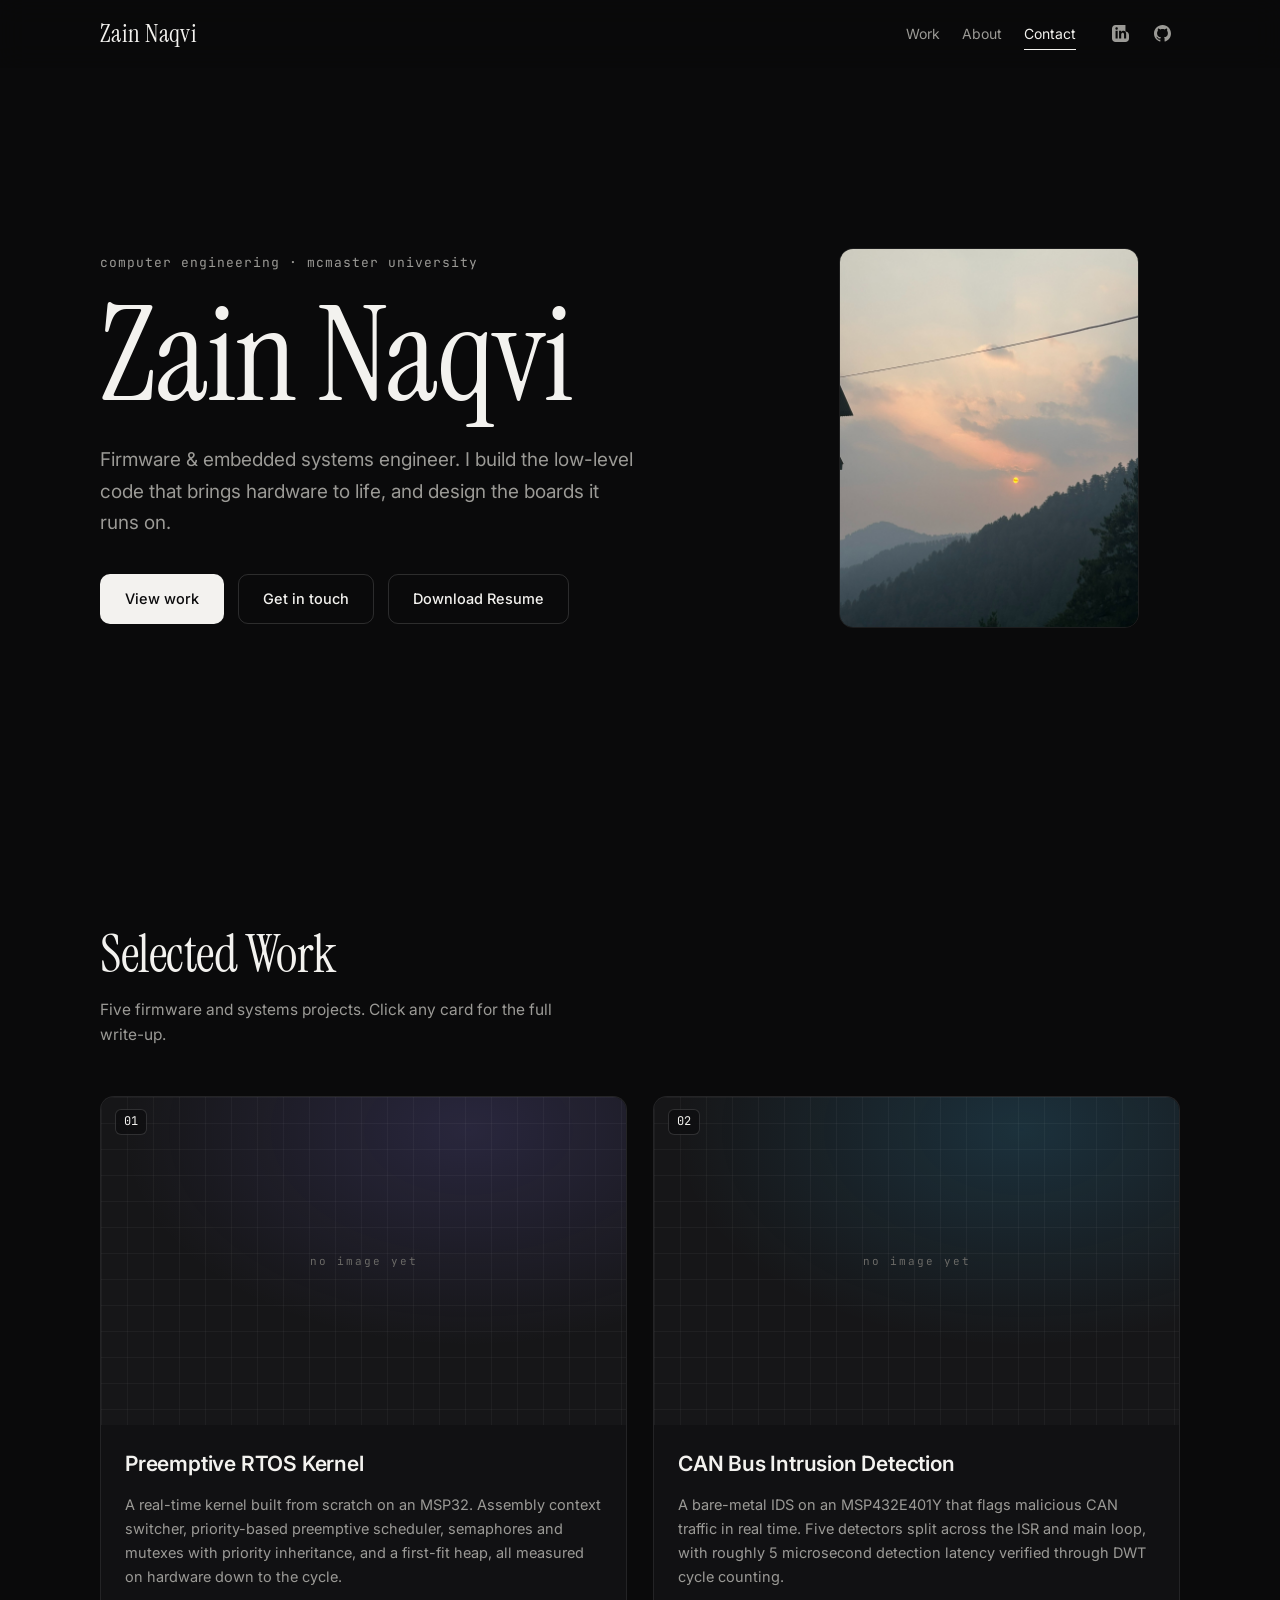
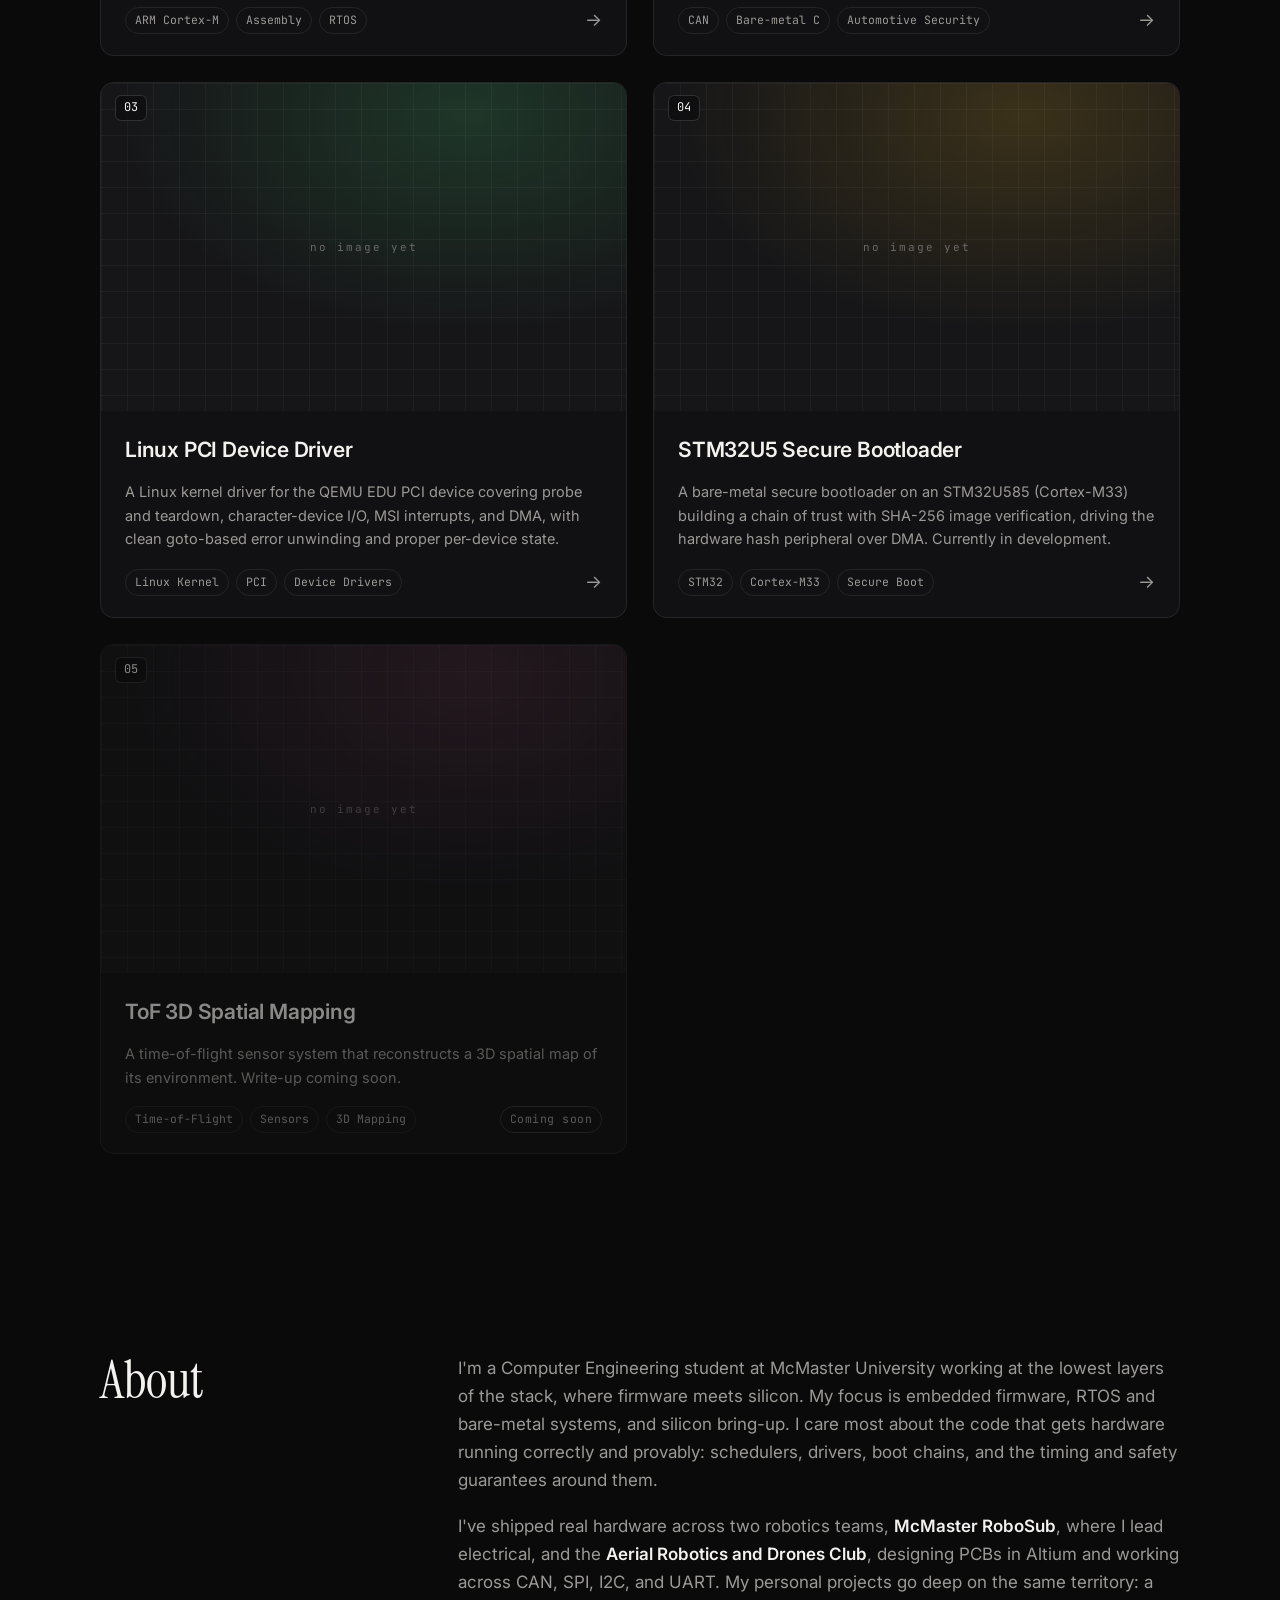
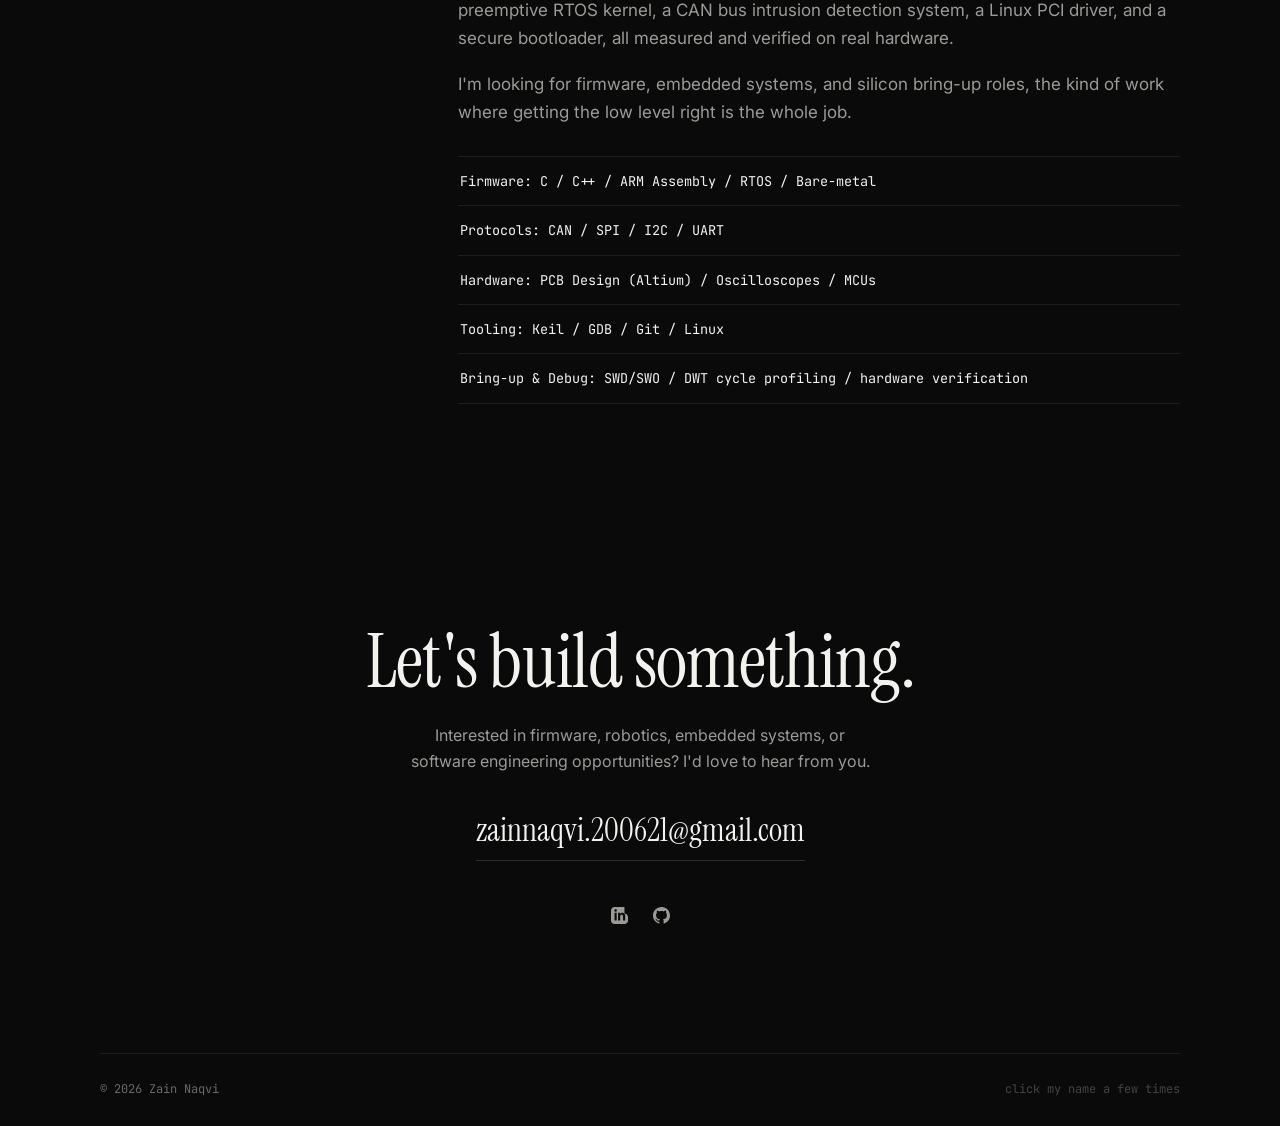
==== index.html @ 628c78b5 "updating website" ====
<!DOCTYPE html>
<html lang="en">
<head>
    <meta charset="UTF-8">
    <meta name="viewport" content="width=device-width, initial-scale=1.0">
    <title>Zain Naqvi — Firmware &amp; Embedded Systems Engineer</title>
    <meta name="description" content="Zain Naqvi — Computer Engineering student specializing in firmware, embedded systems, and robotics.">

    <link rel="preconnect" href="https://fonts.googleapis.com">
    <link rel="preconnect" href="https://fonts.gstatic.com" crossorigin>
    <link href="https://fonts.googleapis.com/css2?family=Inter:wght@400;500;600&family=Instrument+Serif:ital@0;1&family=JetBrains+Mono:wght@400;500&display=swap" rel="stylesheet">

    <link rel="stylesheet" href="css/style.css">
    <link rel="icon" href="data:image/svg+xml,%3Csvg xmlns='http://www.w3.org/2000/svg' viewBox='0 0 32 32'%3E%3Ctext x='50%25' y='54%25' dominant-baseline='middle' text-anchor='middle' font-size='22' fill='%23f2f2f0' font-family='Georgia,serif'%3EZ%3C/text%3E%3C/svg%3E">
</head>
<body>

    <!-- ================= HEADER ================= -->
    <header class="nav" id="nav">
        <div class="nav-inner">
            <a href="#top" class="brand">Zain Naqvi</a>

            <div class="nav-right">
                <nav class="nav-links" id="nav-links" aria-label="Primary">
                    <a href="#work" class="nav-link">Work</a>
                    <a href="#about" class="nav-link">About</a>
                    <a href="#contact" class="nav-link">Contact</a>
                </nav>

                <!-- ===== socials, stacked top-right ===== -->
                <div class="socials">
                    <!-- PLACEHOLDER: LinkedIn URL -->
                    <a href="https://www.linkedin.com/in/zainnaqvi212" class="social" target="_blank" rel="noopener" aria-label="LinkedIn">
                        <svg viewBox="0 0 24 24" fill="currentColor"><path d="M19 0h-14c-2.76 0-5 2.24-5 5v14c0 2.76 2.24 5 5 5h14c2.76 0 5-2.24 5-5v-5c0-2.76-2.24-5-5-5zm-11 19h-3v-11h3v11zm-1.5-12.27c-.97 0-1.75-.79-1.75-1.76s.78-1.75 1.75-1.75 1.75.78 1.75 1.75-.78 1.76-1.75 1.76zm13.5 12.27h-3v-5.6c0-3.37-4-3.11-4 0v5.6h-3v-11h3v1.77c1.4-2.59 7-2.78 7 2.47v6.76z"/></svg>
                    </a>
                    <!-- PLACEHOLDER: GitHub URL -->
                    <a href="https://github.com/Zain-Naqvi-tech" class="social" target="_blank" rel="noopener" aria-label="GitHub">
                        <svg viewBox="0 0 24 24" fill="currentColor"><path d="M12 0c-6.63 0-12 5.37-12 12 0 5.3 3.44 9.8 8.21 11.39.6.11.82-.26.82-.58 0-.28-.01-1.04-.02-2.04-3.34.73-4.04-1.61-4.04-1.61-.55-1.39-1.33-1.76-1.33-1.76-1.09-.74.08-.73.08-.73 1.2.08 1.84 1.24 1.84 1.24 1.07 1.83 2.81 1.3 3.49 1 .11-.78.42-1.31.76-1.61-2.66-.3-5.47-1.33-5.47-5.93 0-1.31.47-2.38 1.24-3.22-.12-.3-.54-1.52.12-3.18 0 0 1-.32 3.3 1.23.96-.27 1.98-.4 3-.4s2.04.13 3 .4c2.28-1.55 3.29-1.23 3.29-1.23.66 1.66.24 2.88.12 3.18.77.84 1.23 1.91 1.23 3.22 0 4.61-2.81 5.62-5.49 5.92.43.37.81 1.1.81 2.22 0 1.61-.01 2.9-.01 3.29 0 .32.21.7.82.58 4.77-1.59 8.2-6.09 8.2-11.39 0-6.63-5.37-12-12-12z"/></svg>
                    </a>
                </div>

                <button class="nav-toggle" id="nav-toggle" aria-label="Toggle menu" aria-expanded="false">
                    <span></span><span></span>
                </button>
            </div>
        </div>
    </header>

    <main id="top">

    <!-- ================= HERO ================= -->
    <section class="hero">
        <div class="container hero-inner">
            <div class="hero-text">
                <p class="eyebrow reveal">Computer Engineering · McMaster University</p>
                <!-- EASTER EGG: click the name 5× -->
                <h1 class="hero-name reveal" id="hero-name">Zain&nbsp;Naqvi</h1>
                <p class="hero-role reveal">Firmware &amp; embedded systems engineer. I build the low-level
                    code that brings hardware to life, and design the boards it runs on.</p>
                <div class="hero-actions reveal">
                    <a href="#work" class="btn btn-solid">View work</a>
                    <a href="#contact" class="btn btn-line">Get in touch</a>
                    <!-- PLACEHOLDER: add assets/Zain_Naqvi_Resume.pdf to the repo -->
                    <a href="assets/Zain_Naqvi_Resume.pdf" class="btn btn-line" download>Download Resume</a>
                </div>
            </div>
            <div class="hero-portrait reveal">
                <!-- PLACEHOLDER: replace assets/profile.jpg with your photo -->
                <img src="assets/img_wb.jpeg" alt="Zain Naqvi" width="320" height="380">
            </div>
        </div>
    </section>

    <!-- ================= SELECTED WORK ================= -->
    <section class="section" id="work">
        <div class="container">
            <div class="section-head reveal">
                <h2 class="section-title">Selected Work</h2>
                <p class="section-note">Five firmware and systems projects. Click any card for the full write-up.</p>
            </div>

            <div class="work-grid">

                <!-- ===== 01 · Preemptive RTOS Kernel ===== -->
                <a class="work-card reveal" href="https://curvy-sting-27f.notion.site/cortex-m4-rtos-kernel-36b83a80437c816b81bcd67dcb916996?source=copy_link" target="_blank" rel="noopener noreferrer" style="--accent:#8b7cff">
                    <div class="work-media">
                        <img src="assets/projects/project-1.jpg" alt="Preemptive RTOS Kernel" loading="lazy"
                             onerror="this.closest('.work-media').classList.add('no-img');this.remove();">
                        <span class="media-tag mono">01</span>
                    </div>
                    <div class="work-body">
                        <h3 class="work-title">Preemptive RTOS Kernel</h3>
                        <p class="work-desc">A real-time kernel built from scratch on an MSP32. Assembly context switcher, priority-based preemptive scheduler, semaphores and mutexes with priority inheritance, and a first-fit heap, all measured on hardware down to the cycle.</p>
                        <div class="work-foot">
                            <ul class="tags"><li>ARM Cortex-M</li><li>Assembly</li><li>RTOS</li></ul>
                            <span class="work-arrow" aria-hidden="true">→</span>
                        </div>
                    </div>
                </a>

                <!-- ===== 02 · CAN Bus Intrusion Detection ===== -->
                <a class="work-card reveal" href="https://curvy-sting-27f.notion.site/ARM-baremetal-CAN-IDS-38083a80437c80a7a895ea0eebcab17e?source=copy_link" target="_blank" rel="noopener noreferrer" style="--accent:#38bdf8">
                    <div class="work-media">
                        <img src="assets/projects/project-2.jpg" alt="CAN Bus Intrusion Detection" loading="lazy"
                             onerror="this.closest('.work-media').classList.add('no-img');this.remove();">
                        <span class="media-tag mono">02</span>
                    </div>
                    <div class="work-body">
                        <h3 class="work-title">CAN Bus Intrusion Detection</h3>
                        <p class="work-desc">A bare-metal IDS on an MSP432E401Y that flags malicious CAN traffic in real time. Five detectors split across the ISR and main loop, with roughly 5 microsecond detection latency verified through DWT cycle counting.</p>
                        <div class="work-foot">
                            <ul class="tags"><li>CAN</li><li>Bare-metal C</li><li>Automotive Security</li></ul>
                            <span class="work-arrow" aria-hidden="true">→</span>
                        </div>
                    </div>
                </a>

                <!-- ===== 03 · Linux PCI Device Driver ===== -->
                <a class="work-card reveal" href="https://curvy-sting-27f.notion.site/qemu-edu-pci-driver-3a983a80437c80eea69cd0ba6086f269?source=copy_link" target="_blank" rel="noopener noreferrer" style="--accent:#4ade80">
                    <div class="work-media">
                        <img src="assets/projects/project-3.jpg" alt="Linux PCI Device Driver" loading="lazy"
                             onerror="this.closest('.work-media').classList.add('no-img');this.remove();">
                        <span class="media-tag mono">03</span>
                    </div>
                    <div class="work-body">
                        <h3 class="work-title">Linux PCI Device Driver</h3>
                        <p class="work-desc">A Linux kernel driver for the QEMU EDU PCI device covering probe and teardown, character-device I/O, MSI interrupts, and DMA, with clean goto-based error unwinding and proper per-device state.</p>
                        <div class="work-foot">
                            <ul class="tags"><li>Linux Kernel</li><li>PCI</li><li>Device Drivers</li></ul>
                            <span class="work-arrow" aria-hidden="true">→</span>
                        </div>
                    </div>
                </a>

                <!-- ===== 04 · STM32U5 Secure Bootloader ===== -->
                <a class="work-card reveal" href="https://github.com/Zain-Naqvi-tech/stm32u5-secure-bootloader" target="_blank" rel="noopener noreferrer" style="--accent:#fbbf24">
                    <div class="work-media">
                        <img src="assets/projects/project-4.jpg" alt="STM32U5 Secure Bootloader" loading="lazy"
                             onerror="this.closest('.work-media').classList.add('no-img');this.remove();">
                        <span class="media-tag mono">04</span>
                    </div>
                    <div class="work-body">
                        <h3 class="work-title">STM32U5 Secure Bootloader</h3>
                        <p class="work-desc">A bare-metal secure bootloader on an STM32U585 (Cortex-M33) building a chain of trust with SHA-256 image verification, driving the hardware hash peripheral over DMA. Currently in development.</p>
                        <div class="work-foot">
                            <ul class="tags"><li>STM32</li><li>Cortex-M33</li><li>Secure Boot</li></ul>
                            <span class="work-arrow" aria-hidden="true">→</span>
                        </div>
                    </div>
                </a>

                <!-- ===== 05 · ToF 3D Spatial Mapping (coming soon) ===== -->
                <div class="work-card is-soon reveal" style="--accent:#f472b6" aria-disabled="true">
                    <div class="work-media">
                        <img src="assets/projects/project-5.jpg" alt="ToF 3D Spatial Mapping" loading="lazy"
                             onerror="this.closest('.work-media').classList.add('no-img');this.remove();">
                        <span class="media-tag mono">05</span>
                    </div>
                    <div class="work-body">
                        <h3 class="work-title">ToF 3D Spatial Mapping</h3>
                        <p class="work-desc">A time-of-flight sensor system that reconstructs a 3D spatial map of its environment. Write-up coming soon.</p>
                        <div class="work-foot">
                            <ul class="tags"><li>Time-of-Flight</li><li>Sensors</li><li>3D Mapping</li></ul>
                            <span class="work-soon mono">Coming soon</span>
                        </div>
                    </div>
                </div>

            </div>
        </div>
    </section>

    <!-- ================= ABOUT ================= -->
    <section class="section about" id="about">
        <div class="container about-inner">
            <h2 class="section-title reveal">About</h2>
            <div class="about-body reveal">
                <!-- PLACEHOLDER: edit your summary -->
                <p>I'm a Computer Engineering student at McMaster University working at the lowest
                    layers of the stack, where firmware meets silicon. My focus is embedded firmware,
                    RTOS and bare-metal systems, and silicon bring-up. I care most about the code that
                    gets hardware running correctly and provably: schedulers, drivers, boot chains, and
                    the timing and safety guarantees around them.</p>
                <p>I've shipped real hardware across two robotics teams, <strong>McMaster RoboSub</strong>,
                    where I lead electrical, and the <strong>Aerial Robotics and Drones Club</strong>,
                    designing PCBs in Altium and working across CAN, SPI, I2C, and UART. My personal
                    projects go deep on the same territory: a preemptive RTOS kernel, a CAN bus intrusion
                    detection system, a Linux PCI driver, and a secure bootloader, all measured and
                    verified on real hardware.</p>
                <p>I'm looking for firmware, embedded systems, and silicon bring-up roles, the kind of
                    work where getting the low level right is the whole job.</p>
                <ul class="about-skills">
                    <li>Firmware: C / C++ / ARM Assembly / RTOS / Bare-metal</li>
                    <li>Protocols: CAN / SPI / I2C / UART</li>
                    <li>Hardware: PCB Design (Altium) / Oscilloscopes / MCUs</li>
                    <li>Tooling: Keil / GDB / Git / Linux</li>
                    <li>Bring-up &amp; Debug: SWD/SWO / DWT cycle profiling / hardware verification</li>
                </ul>
            </div>
        </div>
    </section>

    <!-- ================= CONTACT ================= -->
    <section class="section contact" id="contact">
        <div class="container contact-inner reveal">
            <h2 class="contact-title">Let's build something.</h2>
            <p class="contact-note">Interested in firmware, robotics, embedded systems, or software
                engineering opportunities? I'd love to hear from you.</p>
            <!-- PLACEHOLDER: email -->
            <a href="mailto:zainnaqvi.200621@gmail.com" class="contact-email">zainnaqvi.200621@gmail.com</a>
            <div class="socials contact-socials">
                <a href="https://www.linkedin.com/in/zainnaqvi212" class="social" target="_blank" rel="noopener" aria-label="LinkedIn">
                    <svg viewBox="0 0 24 24" fill="currentColor"><path d="M19 0h-14c-2.76 0-5 2.24-5 5v14c0 2.76 2.24 5 5 5h14c2.76 0 5-2.24 5-5v-5c0-2.76-2.24-5-5-5zm-11 19h-3v-11h3v11zm-1.5-12.27c-.97 0-1.75-.79-1.75-1.76s.78-1.75 1.75-1.75 1.75.78 1.75 1.75-.78 1.76-1.75 1.76zm13.5 12.27h-3v-5.6c0-3.37-4-3.11-4 0v5.6h-3v-11h3v1.77c1.4-2.59 7-2.78 7 2.47v6.76z"/></svg>
                </a>
                <a href="https://github.com/Zain-Naqvi-tech" class="social" target="_blank" rel="noopener" aria-label="GitHub">
                    <svg viewBox="0 0 24 24" fill="currentColor"><path d="M12 0c-6.63 0-12 5.37-12 12 0 5.3 3.44 9.8 8.21 11.39.6.11.82-.26.82-.58 0-.28-.01-1.04-.02-2.04-3.34.73-4.04-1.61-4.04-1.61-.55-1.39-1.33-1.76-1.33-1.76-1.09-.74.08-.73.08-.73 1.2.08 1.84 1.24 1.84 1.24 1.07 1.83 2.81 1.3 3.49 1 .11-.78.42-1.31.76-1.61-2.66-.3-5.47-1.33-5.47-5.93 0-1.31.47-2.38 1.24-3.22-.12-.3-.54-1.52.12-3.18 0 0 1-.32 3.3 1.23.96-.27 1.98-.4 3-.4s2.04.13 3 .4c2.28-1.55 3.29-1.23 3.29-1.23.66 1.66.24 2.88.12 3.18.77.84 1.23 1.91 1.23 3.22 0 4.61-2.81 5.62-5.49 5.92.43.37.81 1.1.81 2.22 0 1.61-.01 2.9-.01 3.29 0 .32.21.7.82.58 4.77-1.59 8.2-6.09 8.2-11.39 0-6.63-5.37-12-12-12z"/></svg>
                </a>
            </div>
        </div>
    </section>

    </main>

    <footer class="footer">
        <span class="mono">© <span id="year"></span> Zain Naqvi</span>
        <span class="mono footer-hint">click my name a few times</span>
    </footer>

    <!-- ================= EASTER-EGG GAME ================= -->
    <div class="game-modal" id="game-modal" role="dialog" aria-modal="true" aria-label="Hidden mini-game" hidden>
        <div class="game-backdrop" id="game-backdrop"></div>
        <div class="game-window">
            <div class="game-titlebar mono">
                <span>circuit_runner</span>
                <button class="game-close" id="game-close" aria-label="Close">✕</button>
            </div>
            <canvas id="game-canvas" width="640" height="220"></canvas>
            <p class="game-help mono">space / ↑ / tap to jump</p>
        </div>
    </div>

    <script src="js/main.js"></script>
    <script src="js/game.js"></script>
</body>
</html>
---- css/style.css ----
/* ============================================================
   Zain Naqvi — Portfolio
   Minimal, classy, monochrome-dark. Colour appears on hover.
   ============================================================ */

:root {
    --bg: #0a0a0b;
    --bg-elev: #111113;
    --bg-elev-2: #161618;
    --text: #f3f2ef;
    --muted: #9b9a96;
    --faint: #6a6966;
    --line: rgba(255, 255, 255, 0.08);
    --line-2: rgba(255, 255, 255, 0.14);
    --accent: #c9c7c1;          /* per-card override sets this  */
    --radius: 14px;
    --serif: 'Instrument Serif', Georgia, 'Times New Roman', serif;
    --sans: 'Inter', system-ui, -apple-system, sans-serif;
    --mono: 'JetBrains Mono', ui-monospace, 'Consolas', monospace;
    --nav-h: 68px;
    --max: 1080px;
}

*, *::before, *::after { box-sizing: border-box; margin: 0; padding: 0; }

html { scroll-behavior: smooth; scroll-padding-top: calc(var(--nav-h) + 16px); }

body {
    background: var(--bg);
    color: var(--text);
    font-family: var(--sans);
    font-size: 16px;
    line-height: 1.65;
    -webkit-font-smoothing: antialiased;
    overflow-x: hidden;
}

img { max-width: 100%; display: block; }
a { color: inherit; text-decoration: none; }
ul { list-style: none; }
.mono { font-family: var(--mono); }

.container { width: min(var(--max), 90%); margin: 0 auto; }
::selection { background: var(--text); color: var(--bg); }

::-webkit-scrollbar { width: 9px; }
::-webkit-scrollbar-track { background: var(--bg); }
::-webkit-scrollbar-thumb { background: #2a2a2c; border-radius: 5px; }
::-webkit-scrollbar-thumb:hover { background: #3a3a3d; }

/* ============================================================
   Header
   ============================================================ */
.nav {
    position: fixed;
    inset: 0 0 auto 0;
    height: var(--nav-h);
    z-index: 100;
    background: rgba(10, 10, 11, 0.72);
    backdrop-filter: blur(14px);
    -webkit-backdrop-filter: blur(14px);
    border-bottom: 1px solid transparent;
    transition: border-color .3s, background .3s;
}
.nav.scrolled { border-bottom-color: var(--line); background: rgba(10, 10, 11, 0.9); }
.nav-inner {
    width: min(var(--max), 90%);
    height: 100%;
    margin: 0 auto;
    display: flex;
    align-items: center;
    justify-content: space-between;
}
.brand {
    font-family: var(--serif);
    font-size: 25px;
    letter-spacing: 0.3px;
    color: var(--text);
}
.nav-right { display: flex; align-items: center; gap: 26px; }
.nav-links { display: flex; gap: 22px; }
.nav-link {
    font-size: 14px;
    color: var(--muted);
    position: relative;
    transition: color .2s;
}
.nav-link::after {
    content: "";
    position: absolute;
    left: 0; bottom: -5px;
    width: 0; height: 1px;
    background: var(--text);
    transition: width .25s ease;
}
.nav-link:hover { color: var(--text); }
.nav-link:hover::after, .nav-link.active::after { width: 100%; }
.nav-link.active { color: var(--text); }

/* socials */
.socials { display: flex; align-items: center; gap: 6px; }
.social {
    display: grid;
    place-items: center;
    width: 36px; height: 36px;
    border-radius: 9px;
    color: var(--muted);
    border: 1px solid transparent;
    transition: color .2s, border-color .2s, background .2s, transform .2s;
}
.social svg { width: 17px; height: 17px; }
.social:hover {
    color: var(--text);
    border-color: var(--line-2);
    background: var(--bg-elev);
    transform: translateY(-2px);
}

.nav-toggle {
    display: none;
    flex-direction: column;
    gap: 5px;
    background: none; border: none; cursor: pointer; padding: 8px;
}
.nav-toggle span { width: 22px; height: 1.5px; background: var(--text); transition: transform .25s, opacity .25s; }
.nav-toggle.open span:nth-child(1) { transform: translateY(3.5px) rotate(45deg); }
.nav-toggle.open span:nth-child(2) { transform: translateY(-3px) rotate(-45deg); }

/* ============================================================
   Hero
   ============================================================ */
.hero {
    min-height: 92vh;
    min-height: 92svh;
    display: flex;
    align-items: center;
    padding: calc(var(--nav-h) + 40px) 0 60px;
}
.hero-inner {
    display: grid;
    grid-template-columns: 1.5fr 0.9fr;
    gap: 60px;
    align-items: center;
}
.eyebrow {
    font-family: var(--mono);
    font-size: 13px;
    letter-spacing: 1px;
    color: var(--muted);
    text-transform: lowercase;
    margin-bottom: 22px;
}
.hero-name {
    font-family: var(--serif);
    font-weight: 400;
    font-size: clamp(64px, 11vw, 132px);
    line-height: 0.92;
    letter-spacing: -1px;
    cursor: pointer;
    user-select: none;
    width: fit-content;
}
.hero-name.egg-shake { animation: eggShake .3s; }
@keyframes eggShake { 0%,100%{transform:translateX(0)} 25%{transform:translateX(-4px)} 75%{transform:translateX(4px)} }
.hero-role {
    margin-top: 28px;
    max-width: 540px;
    font-size: 19px;
    color: var(--muted);
}
.hero-actions { display: flex; gap: 14px; margin-top: 36px; flex-wrap: wrap; }

.hero-portrait { display: flex; justify-content: center; }
.hero-portrait img {
    width: min(300px, 100%);
    aspect-ratio: 4 / 5;
    object-fit: cover;
    border-radius: var(--radius);
    border: 1px solid var(--line);
}

/* ---------- buttons ---------- */
.btn {
    display: inline-flex;
    align-items: center;
    gap: 8px;
    font-size: 14.5px;
    font-weight: 500;
    padding: 12px 24px;
    border-radius: 10px;
    border: 1px solid transparent;
    cursor: pointer;
    transition: transform .2s, background .2s, border-color .2s, color .2s;
}
.btn:active { transform: translateY(1px); }
.btn-solid { background: var(--text); color: var(--bg); }
.btn-solid:hover { transform: translateY(-2px); background: #fff; }
.btn-line { border-color: var(--line-2); color: var(--text); }
.btn-line:hover { border-color: var(--text); transform: translateY(-2px); }

/* ============================================================
   Sections
   ============================================================ */
.section { padding: 100px 0; }
.section-head { margin-bottom: 48px; }
.section-title {
    font-family: var(--serif);
    font-weight: 400;
    font-size: clamp(34px, 5vw, 52px);
    letter-spacing: -0.5px;
    line-height: 1.05;
}
.section-note { margin-top: 14px; color: var(--muted); max-width: 480px; font-size: 15.5px; }

/* reveal-on-scroll */
.reveal { opacity: 0; transform: translateY(22px); transition: opacity .7s ease, transform .7s ease; }
.reveal.visible { opacity: 1; transform: translateY(0); }

/* ============================================================
   Selected Work — 2 per row, colour on hover
   ============================================================ */
.work-grid {
    display: grid;
    grid-template-columns: repeat(2, 1fr);
    gap: 26px;
}
.work-card {
    position: relative;
    display: flex;
    flex-direction: column;
    background: var(--bg-elev);
    border: 1px solid var(--line);
    border-radius: var(--radius);
    overflow: hidden;
    transition: transform .35s cubic-bezier(.2,.7,.3,1), border-color .35s, box-shadow .35s;
}
.work-card::after {
    /* coloured glow ring, revealed on hover */
    content: "";
    position: absolute;
    inset: 0;
    border-radius: var(--radius);
    box-shadow: inset 0 0 0 1px transparent, 0 0 0 0 transparent;
    pointer-events: none;
    transition: box-shadow .35s, opacity .35s;
    opacity: 0;
}
.work-card:hover {
    transform: translateY(-6px);
    border-color: color-mix(in srgb, var(--accent) 55%, transparent);
}
.work-card:hover::after {
    opacity: 1;
    box-shadow: inset 0 0 0 1px color-mix(in srgb, var(--accent) 40%, transparent),
                0 22px 50px -20px color-mix(in srgb, var(--accent) 55%, transparent);
}

.work-media {
    position: relative;
    aspect-ratio: 16 / 10;
    background:
        radial-gradient(120% 120% at 70% 10%, color-mix(in srgb, var(--accent) 16%, transparent), transparent 55%),
        var(--bg-elev-2);
    overflow: hidden;
}
.work-media img {
    width: 100%; height: 100%;
    object-fit: cover;
    filter: grayscale(1) brightness(.82);
    transform: scale(1.01);
    transition: filter .45s ease, transform .55s ease;
}
.work-card:hover .work-media img { filter: grayscale(0) brightness(1); transform: scale(1.05); }

/* placeholder grid shown when no image file exists yet */
.work-media.no-img::before {
    content: "";
    position: absolute; inset: 0;
    background-image:
        linear-gradient(var(--line) 1px, transparent 1px),
        linear-gradient(90deg, var(--line) 1px, transparent 1px);
    background-size: 26px 26px;
    opacity: .5;
}
.work-media.no-img::after {
    content: "no image yet";
    position: absolute; inset: 0;
    display: grid; place-items: center;
    font-family: var(--mono);
    font-size: 11px; letter-spacing: 2px;
    color: var(--faint);
}
.media-tag {
    position: absolute;
    top: 12px; left: 14px;
    font-size: 12px;
    color: var(--text);
    background: rgba(10,10,11,.55);
    border: 1px solid var(--line-2);
    padding: 2px 8px;
    border-radius: 6px;
    backdrop-filter: blur(6px);
    z-index: 1;
}

.work-body { padding: 22px 24px 20px; display: flex; flex-direction: column; gap: 12px; flex: 1; }
.work-title {
    font-size: 21px;
    font-weight: 600;
    letter-spacing: -0.2px;
    display: flex; align-items: baseline; gap: 10px; flex-wrap: wrap;
    transition: color .3s;
}
.work-card:hover .work-title { color: var(--accent); }
.badge {
    font-family: var(--mono);
    font-style: normal;
    font-size: 10.5px;
    letter-spacing: .5px;
    color: var(--muted);
    border: 1px solid var(--line-2);
    padding: 2px 7px;
    border-radius: 5px;
}
.work-desc { color: var(--muted); font-size: 14.5px; flex: 1; }
.work-foot { display: flex; align-items: center; justify-content: space-between; gap: 12px; margin-top: 4px; }
.tags { display: flex; flex-wrap: wrap; gap: 7px; }
.tags li {
    font-family: var(--mono);
    font-size: 11.5px;
    color: var(--muted);
    border: 1px solid var(--line);
    padding: 3px 9px;
    border-radius: 999px;
    transition: color .3s, border-color .3s;
}
.work-card:hover .tags li { border-color: color-mix(in srgb, var(--accent) 35%, transparent); color: var(--text); }
.work-arrow {
    font-size: 18px;
    color: var(--muted);
    transition: transform .3s, color .3s;
}
.work-card:hover .work-arrow { transform: translate(4px, -4px); color: var(--accent); }

/* ---- "coming soon" card: visible but inert, no hover jump ---- */
.work-card.is-soon { opacity: .55; cursor: default; }
.work-card.is-soon:hover { transform: none; border-color: var(--line); }
.work-card.is-soon:hover::after { opacity: 0; box-shadow: none; }
.work-card.is-soon:hover .work-media img { filter: grayscale(1) brightness(.82); transform: scale(1.01); }
.work-card.is-soon:hover .work-title { color: var(--text); }
.work-card.is-soon:hover .tags li { border-color: var(--line); color: var(--muted); }
.work-soon {
    font-size: 11.5px;
    letter-spacing: .5px;
    color: var(--muted);
    border: 1px solid var(--line-2);
    padding: 3px 9px;
    border-radius: 999px;
    white-space: nowrap;
}

/* ============================================================
   About
   ============================================================ */
.about-inner { display: grid; grid-template-columns: 0.6fr 1.4fr; gap: 48px; align-items: start; }
.about-body p { font-size: 17px; color: var(--muted); }
.about-body p + p { margin-top: 18px; }
.about-body strong { color: var(--text); font-weight: 600; }
.about-skills {
    margin-top: 30px;
    display: grid;
    gap: 0;
    border-top: 1px solid var(--line);
}
.about-skills li {
    font-family: var(--mono);
    font-size: 13.5px;
    color: var(--text);
    padding: 13px 2px;
    border-bottom: 1px solid var(--line);
}

/* ============================================================
   Contact
   ============================================================ */
.contact { text-align: center; padding: 120px 0; }
.contact-inner { display: flex; flex-direction: column; align-items: center; }
.contact-title {
    font-family: var(--serif);
    font-weight: 400;
    font-size: clamp(40px, 7vw, 76px);
    line-height: 1;
    letter-spacing: -1px;
}
.contact-note { margin-top: 22px; max-width: 460px; color: var(--muted); font-size: 16px; }
.contact-email {
    margin-top: 30px;
    font-family: var(--serif);
    font-size: clamp(22px, 3.4vw, 32px);
    color: var(--text);
    border-bottom: 1px solid var(--line-2);
    padding-bottom: 3px;
    transition: border-color .3s, opacity .3s;
}
.contact-email:hover { border-color: var(--text); }
.contact-socials { margin-top: 36px; }

/* ============================================================
   Footer
   ============================================================ */
.footer {
    border-top: 1px solid var(--line);
    padding: 26px 0;
    display: flex;
    justify-content: space-between;
    align-items: center;
    width: min(var(--max), 90%);
    margin: 0 auto;
}
.footer span { font-size: 12px; color: var(--faint); }
.footer-hint { opacity: .6; }

/* ============================================================
   Easter-egg game modal
   ============================================================ */
.game-modal { position: fixed; inset: 0; z-index: 1000; display: flex; align-items: center; justify-content: center; padding: 20px; }
.game-modal[hidden] { display: none; }
.game-backdrop { position: absolute; inset: 0; background: rgba(5,5,6,.85); backdrop-filter: blur(6px); }
.game-window {
    position: relative;
    background: var(--bg-elev);
    border: 1px solid var(--line-2);
    border-radius: var(--radius);
    box-shadow: 0 30px 80px -20px rgba(0,0,0,.8);
    width: min(680px, 100%);
    overflow: hidden;
    animation: gameIn .35s cubic-bezier(.2,.9,.3,1.2);
}
@keyframes gameIn { from { opacity:0; transform: scale(.93) translateY(14px);} to { opacity:1; transform:none;} }
.game-titlebar {
    display: flex; align-items: center; justify-content: space-between;
    padding: 11px 14px;
    font-size: 12.5px;
    color: var(--muted);
    background: var(--bg-elev-2);
    border-bottom: 1px solid var(--line);
}
.game-close {
    background: none; border: 1px solid var(--line-2); border-radius: 6px;
    color: var(--muted); width: 26px; height: 26px; cursor: pointer;
    transition: color .2s, border-color .2s;
}
.game-close:hover { color: #ff6b6b; border-color: #ff6b6b; }
#game-canvas { display: block; width: 100%; height: auto; background: var(--bg); touch-action: manipulation; }
.game-help { text-align: center; font-size: 11px; color: var(--faint); padding: 9px; letter-spacing: 1px; border-top: 1px solid var(--line); }

/* ============================================================
   Responsive
   ============================================================ */
@media (max-width: 900px) {
    .hero-inner { grid-template-columns: 1fr; gap: 40px; }
    .hero-portrait { order: -1; justify-content: flex-start; }
    .hero-portrait img { width: min(220px, 60%); }
    .about-inner { grid-template-columns: 1fr; gap: 24px; }
}
@media (max-width: 720px) {
    .nav-links { display: none; }
    .nav-toggle { display: flex; }
    .nav-right { gap: 14px; }
    .nav-links.open {
        display: flex;
        position: fixed;
        inset: var(--nav-h) 0 auto 0;
        flex-direction: column;
        gap: 0;
        background: rgba(10,10,11,.97);
        backdrop-filter: blur(14px);
        border-bottom: 1px solid var(--line);
        padding: 8px 5%;
    }
    .nav-links.open .nav-link { padding: 14px 4px; border-bottom: 1px solid var(--line); font-size: 16px; }
    .nav-links.open .nav-link::after { display: none; }

    .work-grid { grid-template-columns: 1fr; }
    .section { padding: 72px 0; }
    .footer { flex-direction: column; gap: 8px; }
}

/* ============================================================
   Reduced motion
   ============================================================ */
@media (prefers-reduced-motion: reduce) {
    html { scroll-behavior: auto; }
    *, *::before, *::after { animation-duration: .01ms !important; transition-duration: .01ms !important; }
    .reveal { opacity: 1; transform: none; }
}
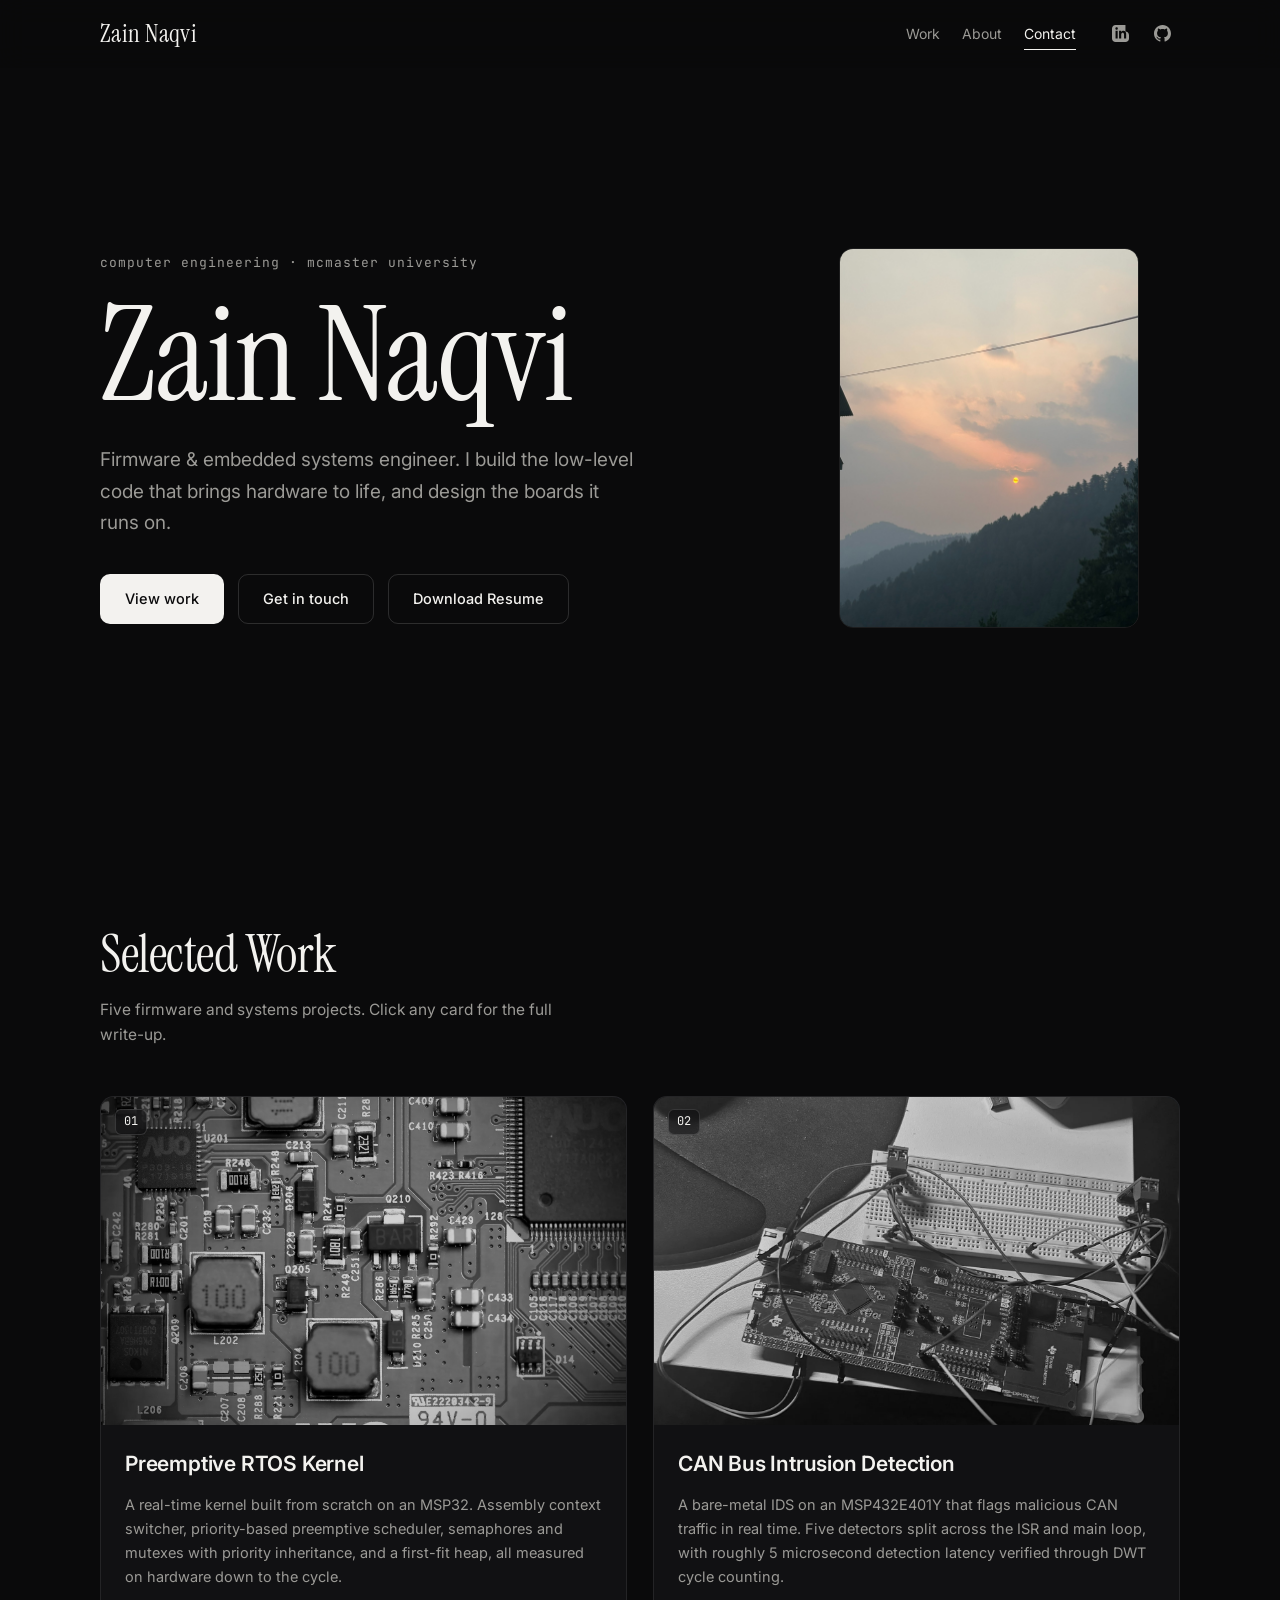
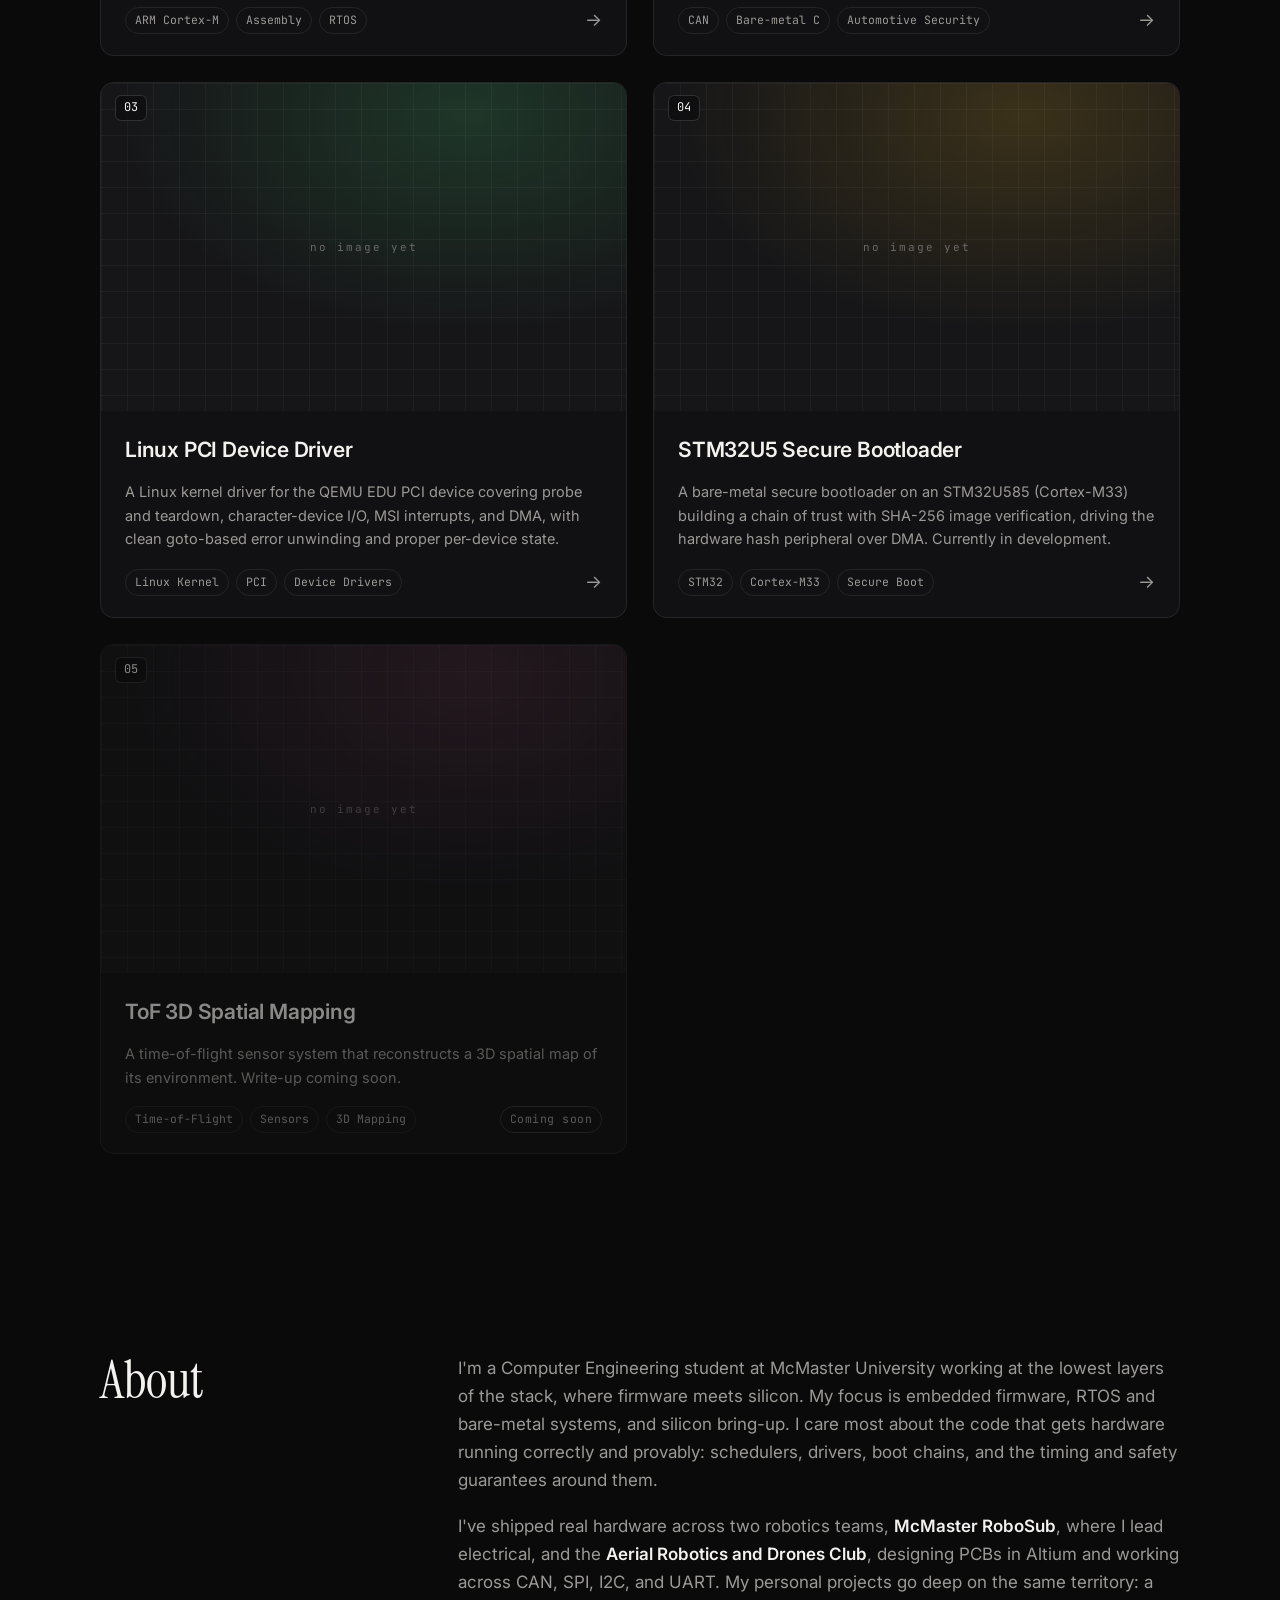
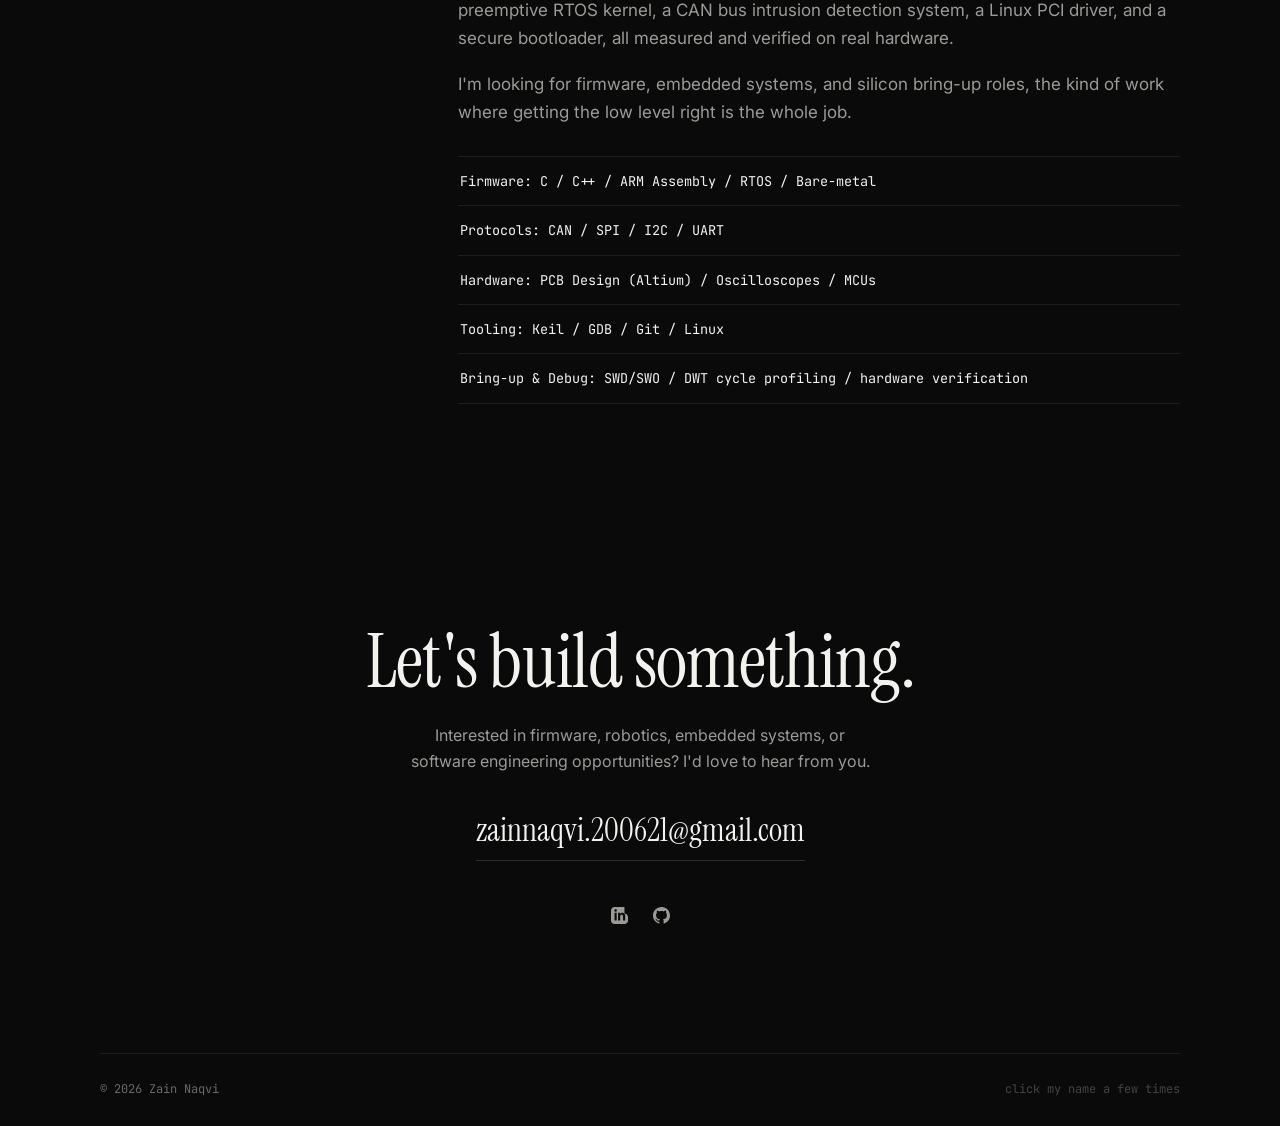
==== commit f29efa74: "update images" ====
--- a/index.html
+++ b/index.html
@@ -84,7 +84,7 @@
                 <!-- ===== 01 · Preemptive RTOS Kernel ===== -->
                 <a class="work-card reveal" href="https://curvy-sting-27f.notion.site/cortex-m4-rtos-kernel-36b83a80437c816b81bcd67dcb916996?source=copy_link" target="_blank" rel="noopener noreferrer" style="--accent:#8b7cff">
                     <div class="work-media">
-                        <img src="assets/projects/project-1.jpg" alt="Preemptive RTOS Kernel" loading="lazy"
+                        <img src="assets/projects/img_wb1.webp" alt="Preemptive RTOS Kernel" loading="lazy"
                              onerror="this.closest('.work-media').classList.add('no-img');this.remove();">
                         <span class="media-tag mono">01</span>
                     </div>
@@ -101,7 +101,7 @@
                 <!-- ===== 02 · CAN Bus Intrusion Detection ===== -->
                 <a class="work-card reveal" href="https://curvy-sting-27f.notion.site/ARM-baremetal-CAN-IDS-38083a80437c80a7a895ea0eebcab17e?source=copy_link" target="_blank" rel="noopener noreferrer" style="--accent:#38bdf8">
                     <div class="work-media">
-                        <img src="assets/projects/project-2.jpg" alt="CAN Bus Intrusion Detection" loading="lazy"
+                        <img src="assets/projects/img_wb2.webp" alt="CAN Bus Intrusion Detection" loading="lazy"
                              onerror="this.closest('.work-media').classList.add('no-img');this.remove();">
                         <span class="media-tag mono">02</span>
                     </div>
@@ -118,7 +118,7 @@
                 <!-- ===== 03 · Linux PCI Device Driver ===== -->
                 <a class="work-card reveal" href="https://curvy-sting-27f.notion.site/qemu-edu-pci-driver-3a983a80437c80eea69cd0ba6086f269?source=copy_link" target="_blank" rel="noopener noreferrer" style="--accent:#4ade80">
                     <div class="work-media">
-                        <img src="assets/projects/project-3.jpg" alt="Linux PCI Device Driver" loading="lazy"
+                        <img src="assets/projects/img_wb3.webp" alt="Linux PCI Device Driver" loading="lazy"
                              onerror="this.closest('.work-media').classList.add('no-img');this.remove();">
                         <span class="media-tag mono">03</span>
                     </div>
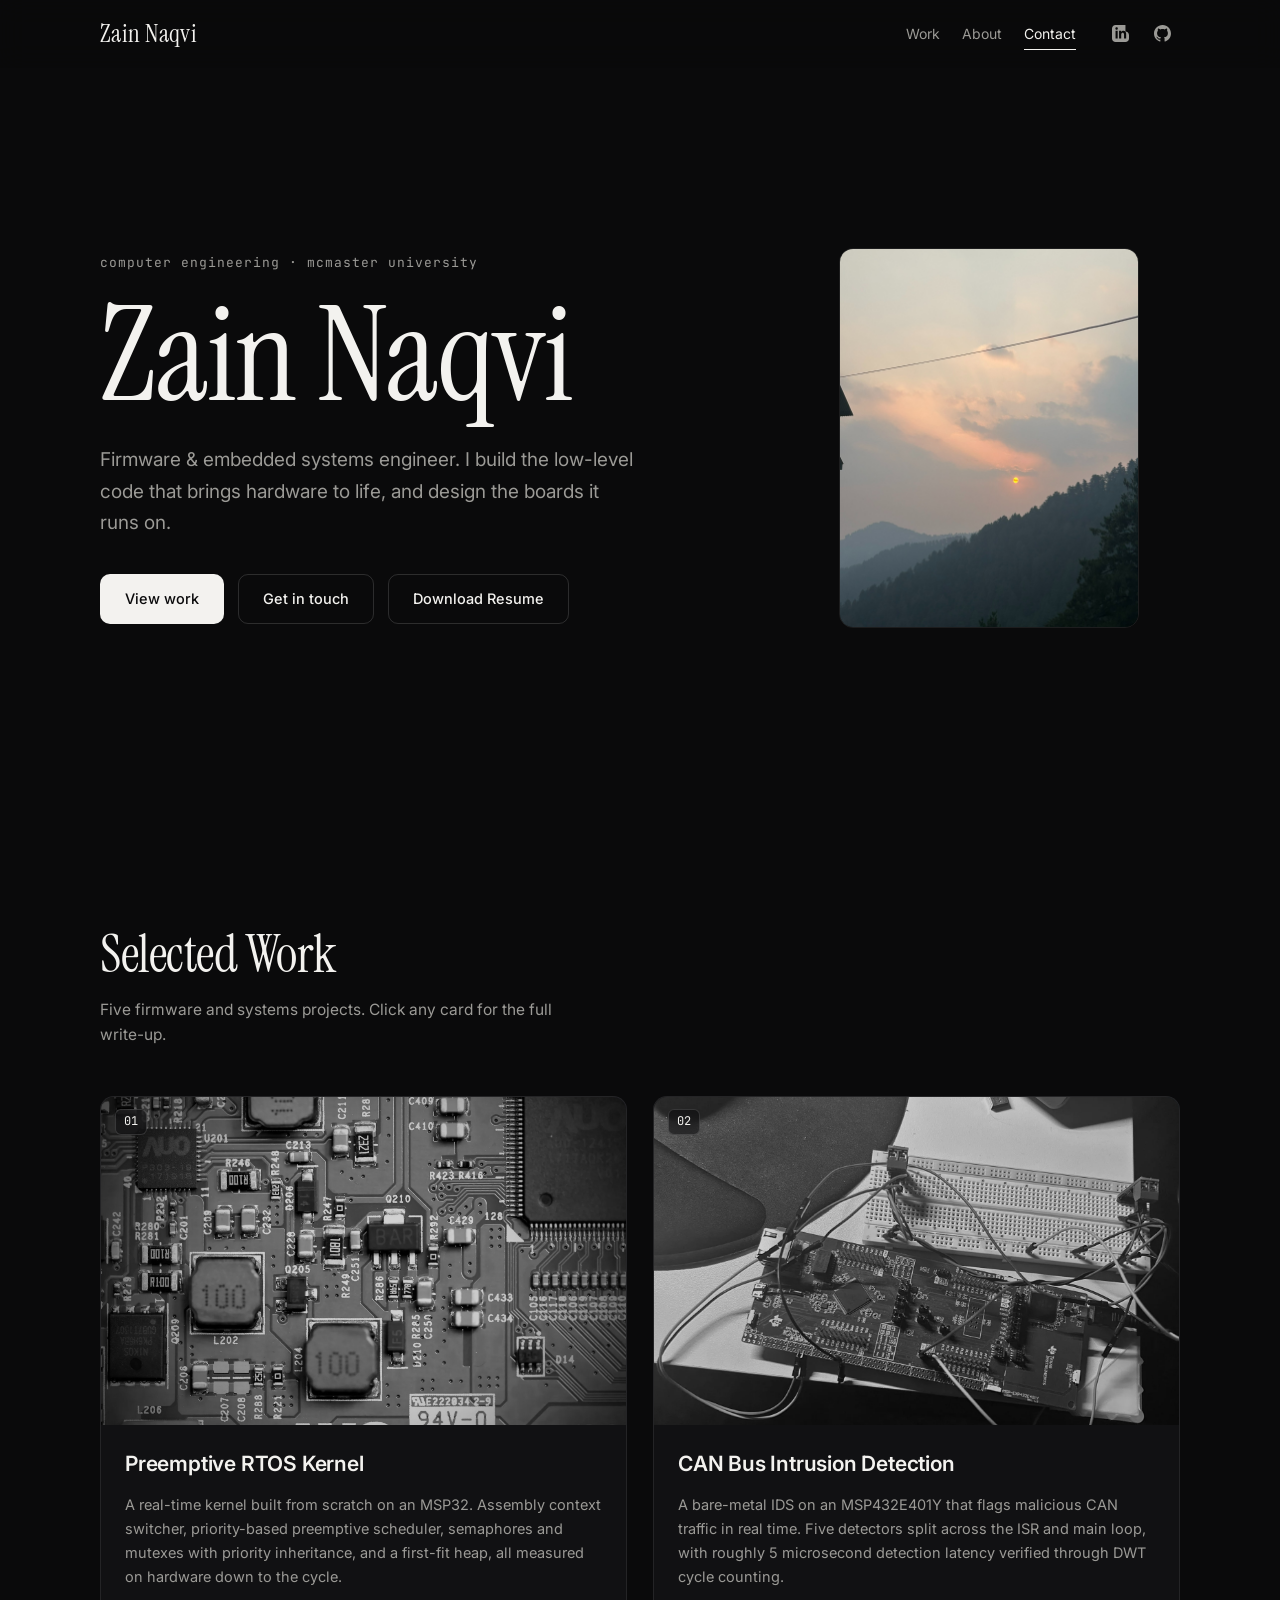
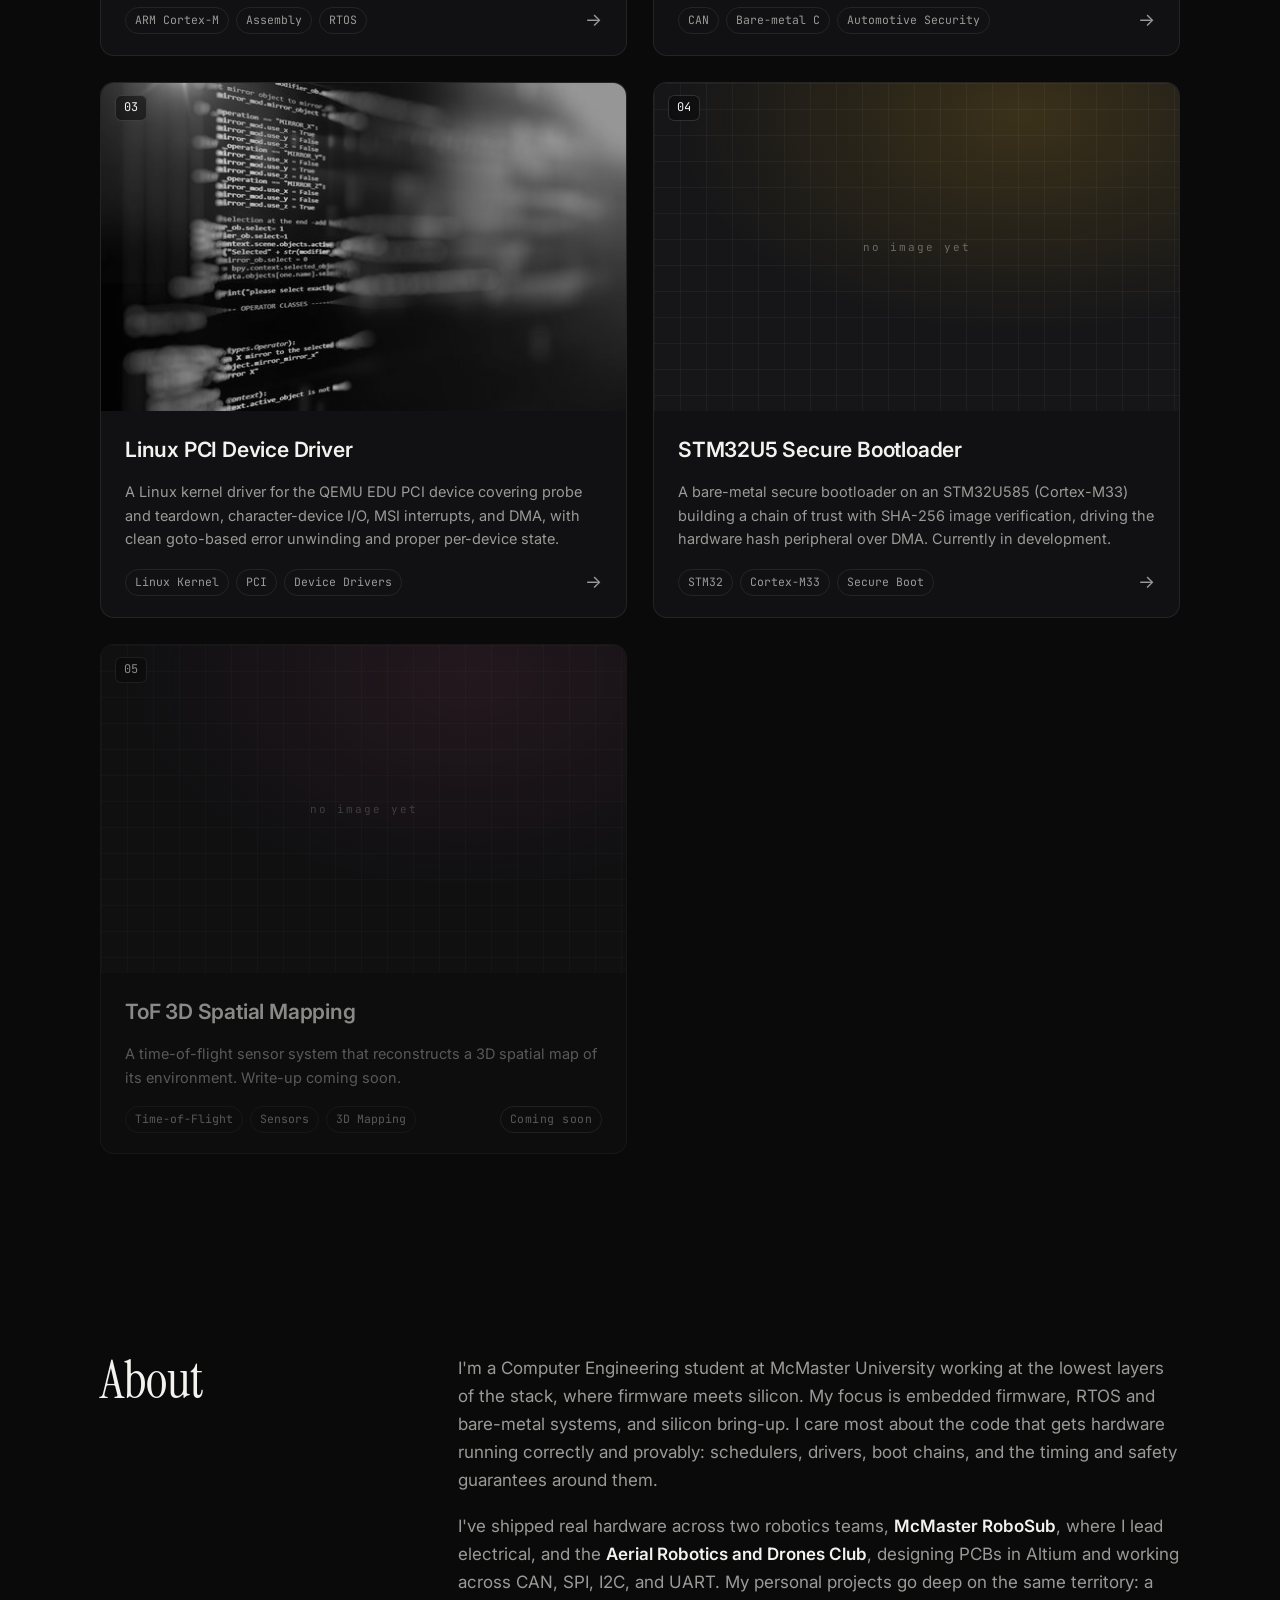
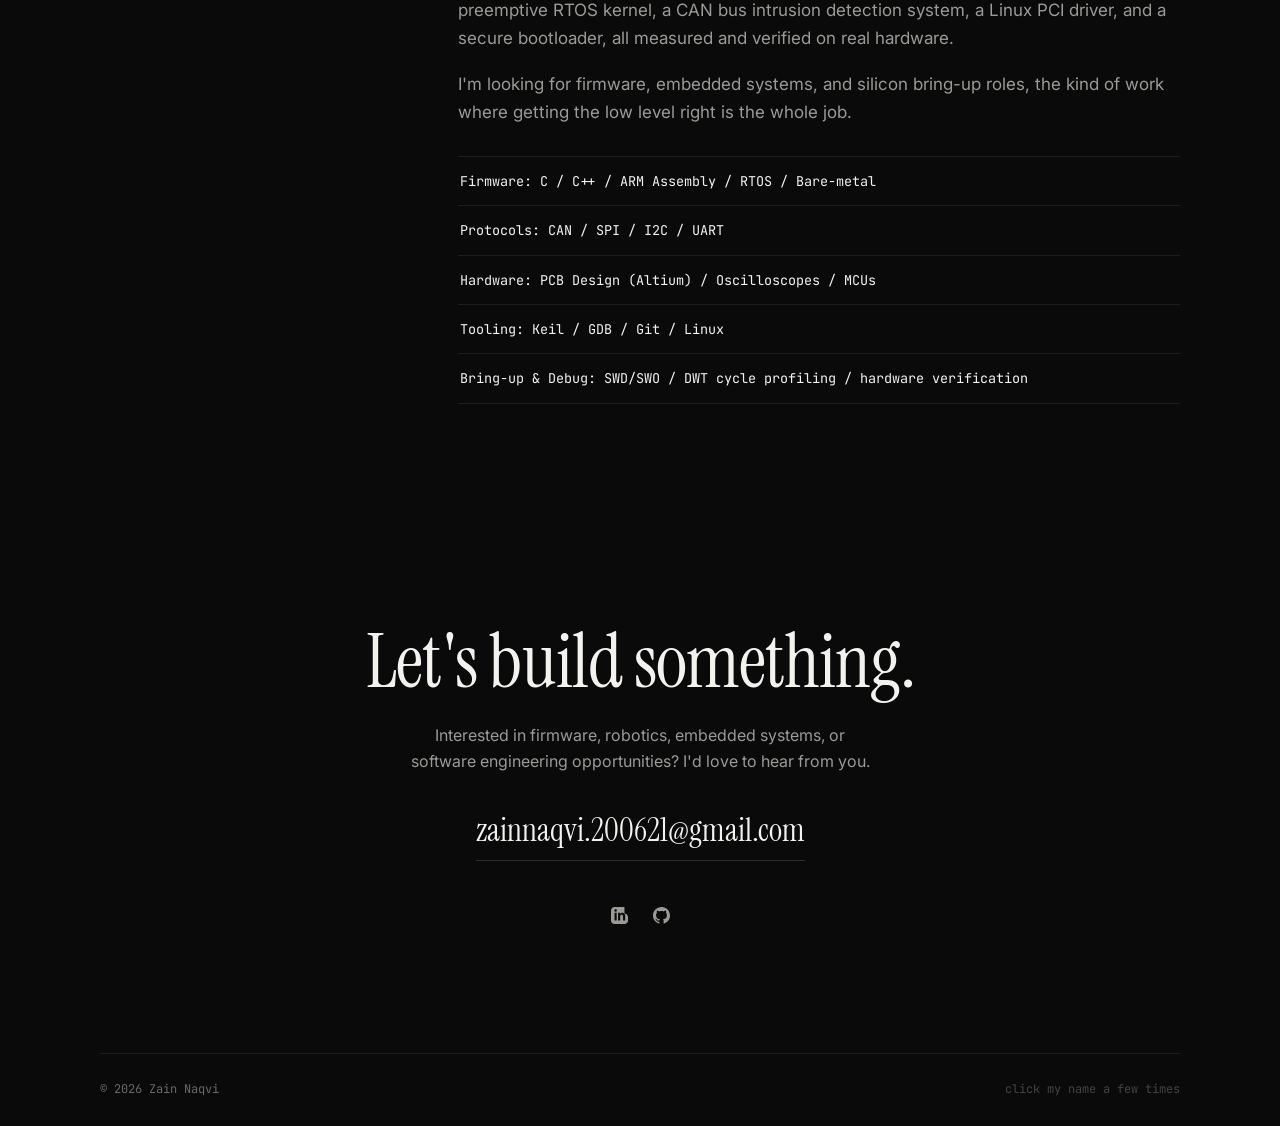
==== commit f098d9d6: "update img" ====
--- a/index.html
+++ b/index.html
@@ -118,7 +118,7 @@
                 <!-- ===== 03 · Linux PCI Device Driver ===== -->
                 <a class="work-card reveal" href="https://curvy-sting-27f.notion.site/qemu-edu-pci-driver-3a983a80437c80eea69cd0ba6086f269?source=copy_link" target="_blank" rel="noopener noreferrer" style="--accent:#4ade80">
                     <div class="work-media">
-                        <img src="assets/projects/img_wb3.webp" alt="Linux PCI Device Driver" loading="lazy"
+                        <img src="assets/projects/img_wb4.jpg" alt="Linux PCI Device Driver" loading="lazy"
                              onerror="this.closest('.work-media').classList.add('no-img');this.remove();">
                         <span class="media-tag mono">03</span>
                     </div>
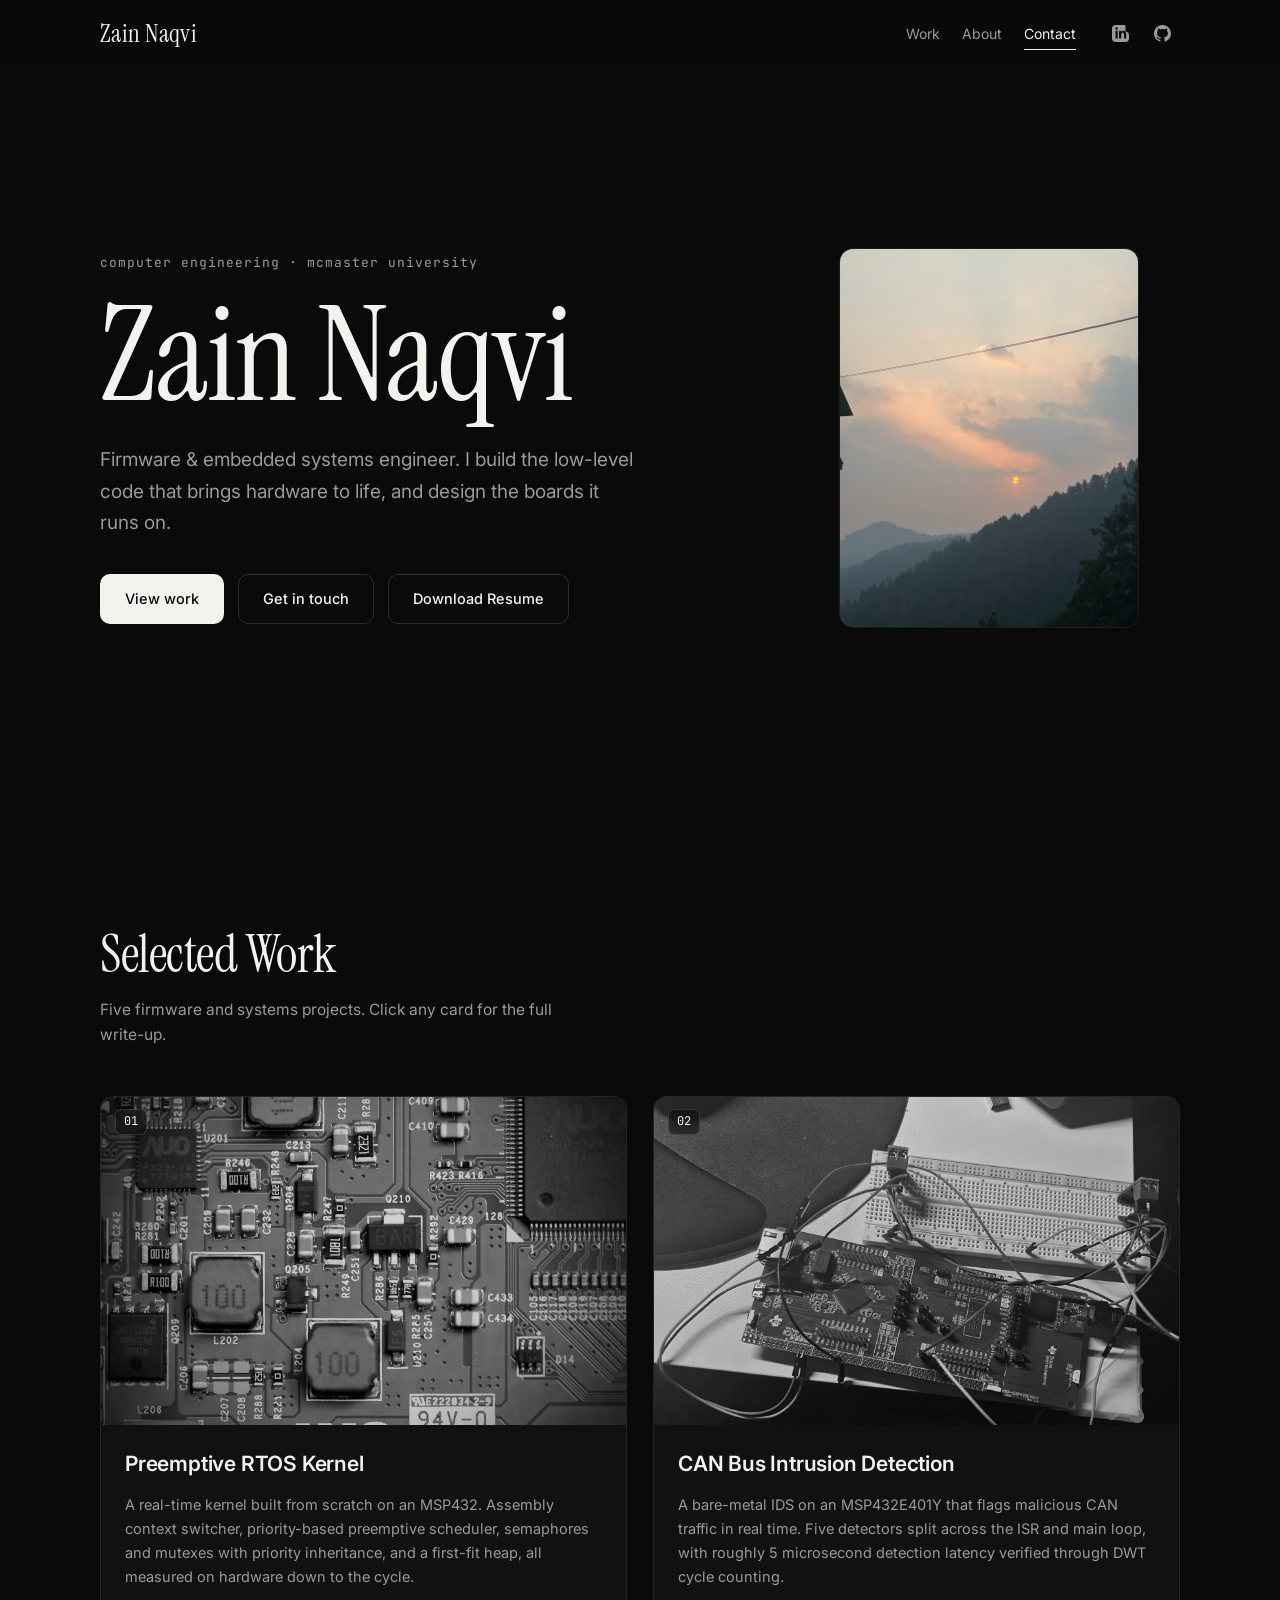
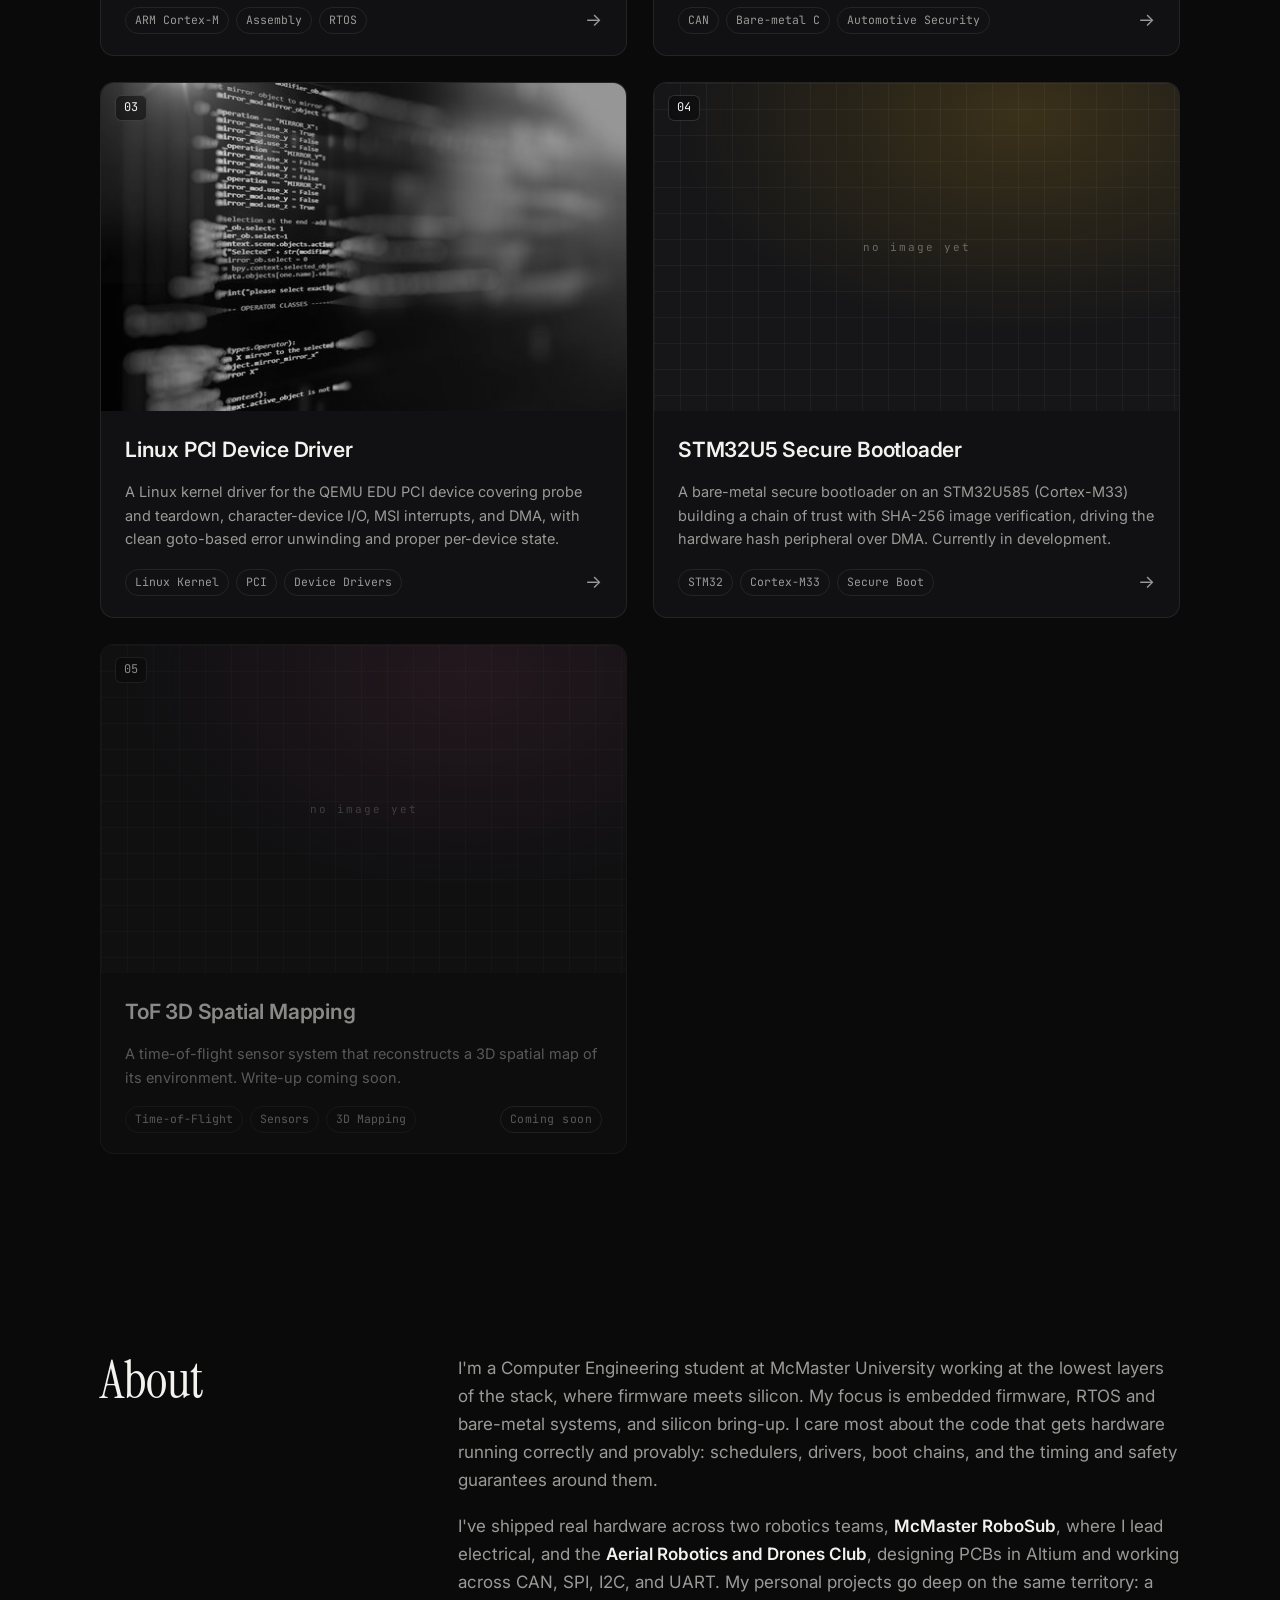
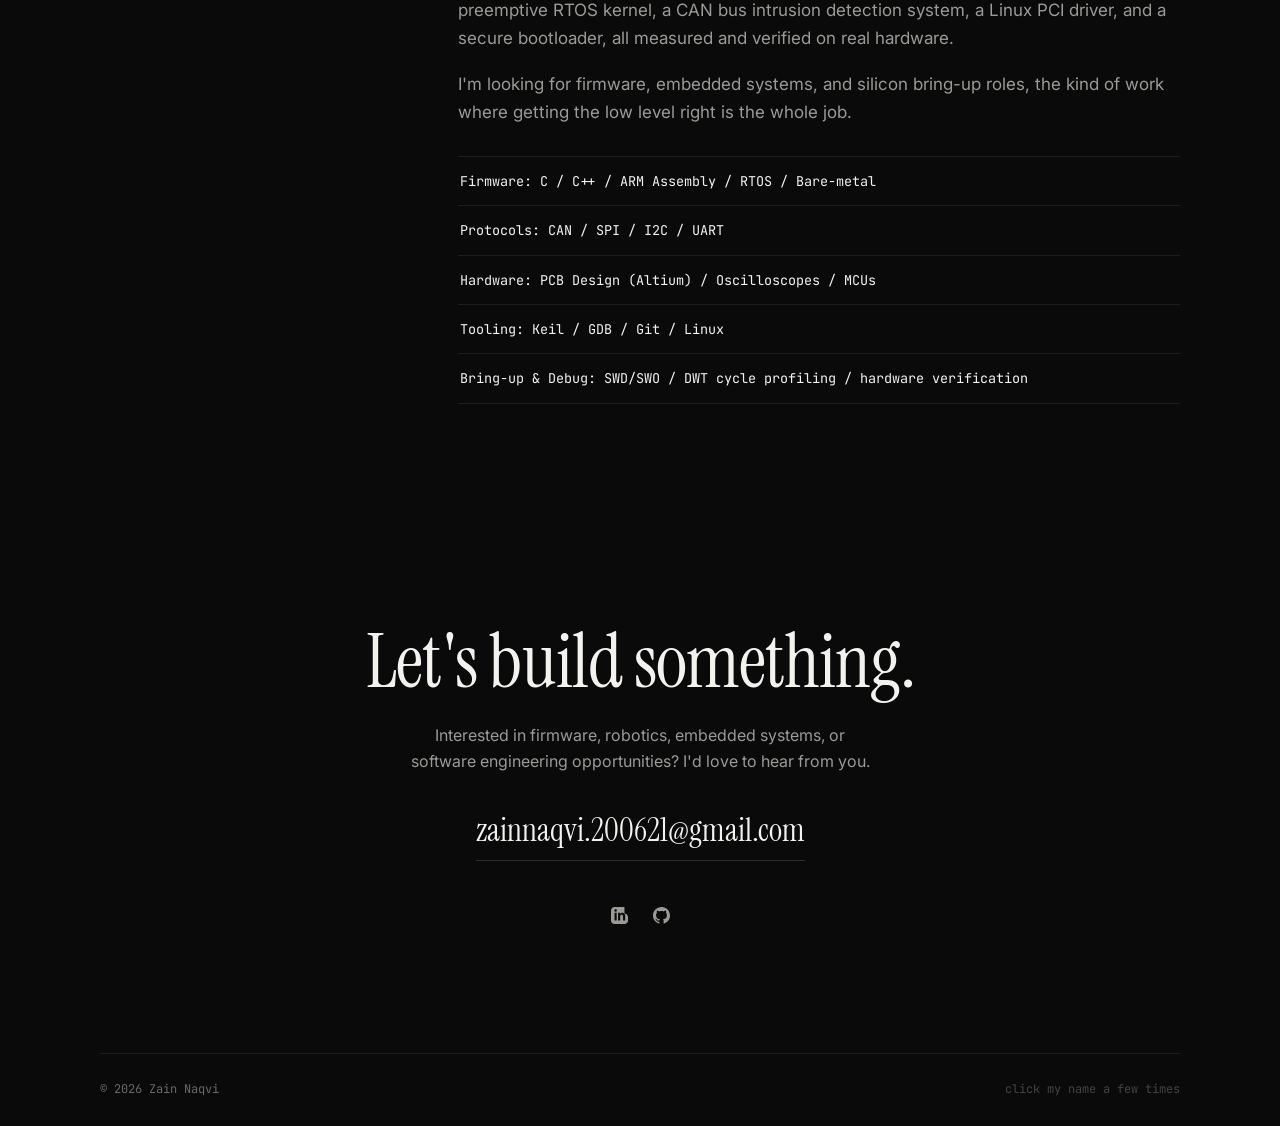
==== commit cbb84d83: "update website" ====
--- a/index.html
+++ b/index.html
@@ -90,7 +90,7 @@
                     </div>
                     <div class="work-body">
                         <h3 class="work-title">Preemptive RTOS Kernel</h3>
-                        <p class="work-desc">A real-time kernel built from scratch on an MSP32. Assembly context switcher, priority-based preemptive scheduler, semaphores and mutexes with priority inheritance, and a first-fit heap, all measured on hardware down to the cycle.</p>
+                        <p class="work-desc">A real-time kernel built from scratch on an MSP432. Assembly context switcher, priority-based preemptive scheduler, semaphores and mutexes with priority inheritance, and a first-fit heap, all measured on hardware down to the cycle.</p>
                         <div class="work-foot">
                             <ul class="tags"><li>ARM Cortex-M</li><li>Assembly</li><li>RTOS</li></ul>
                             <span class="work-arrow" aria-hidden="true">→</span>
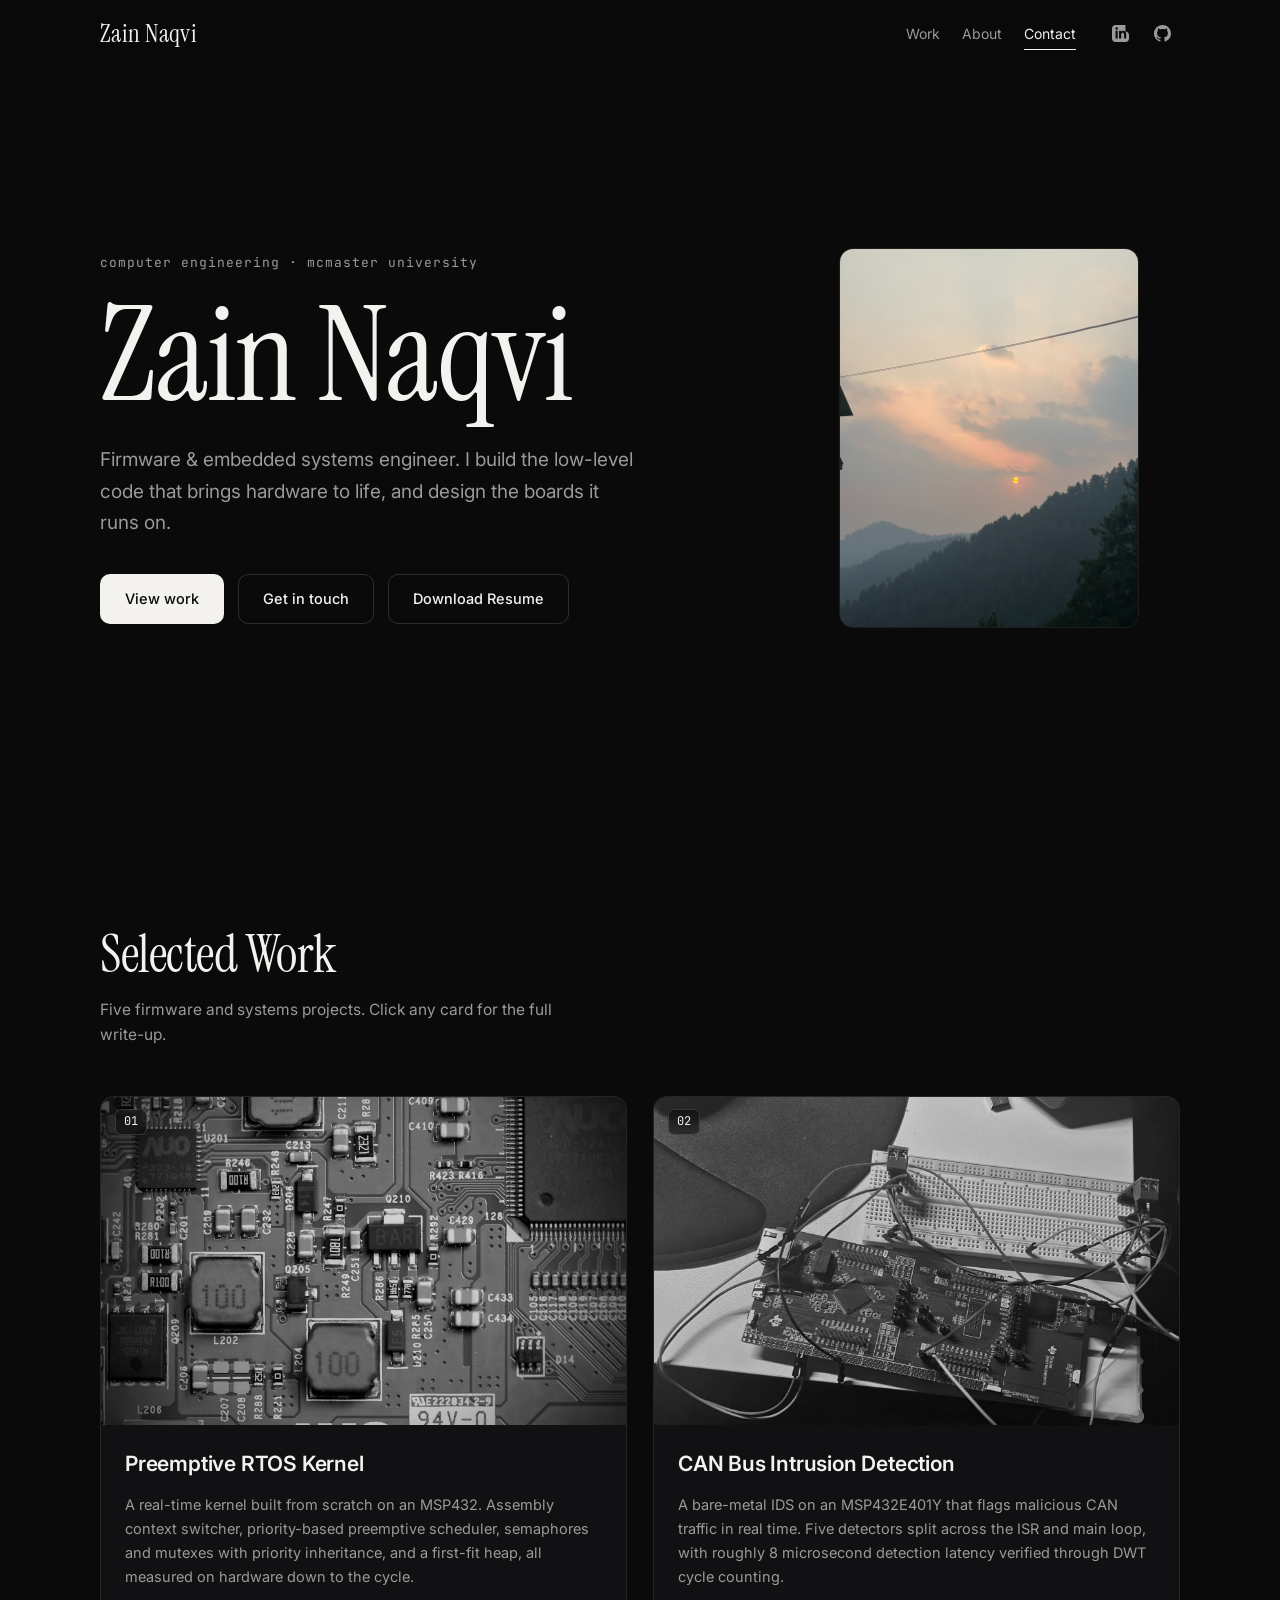
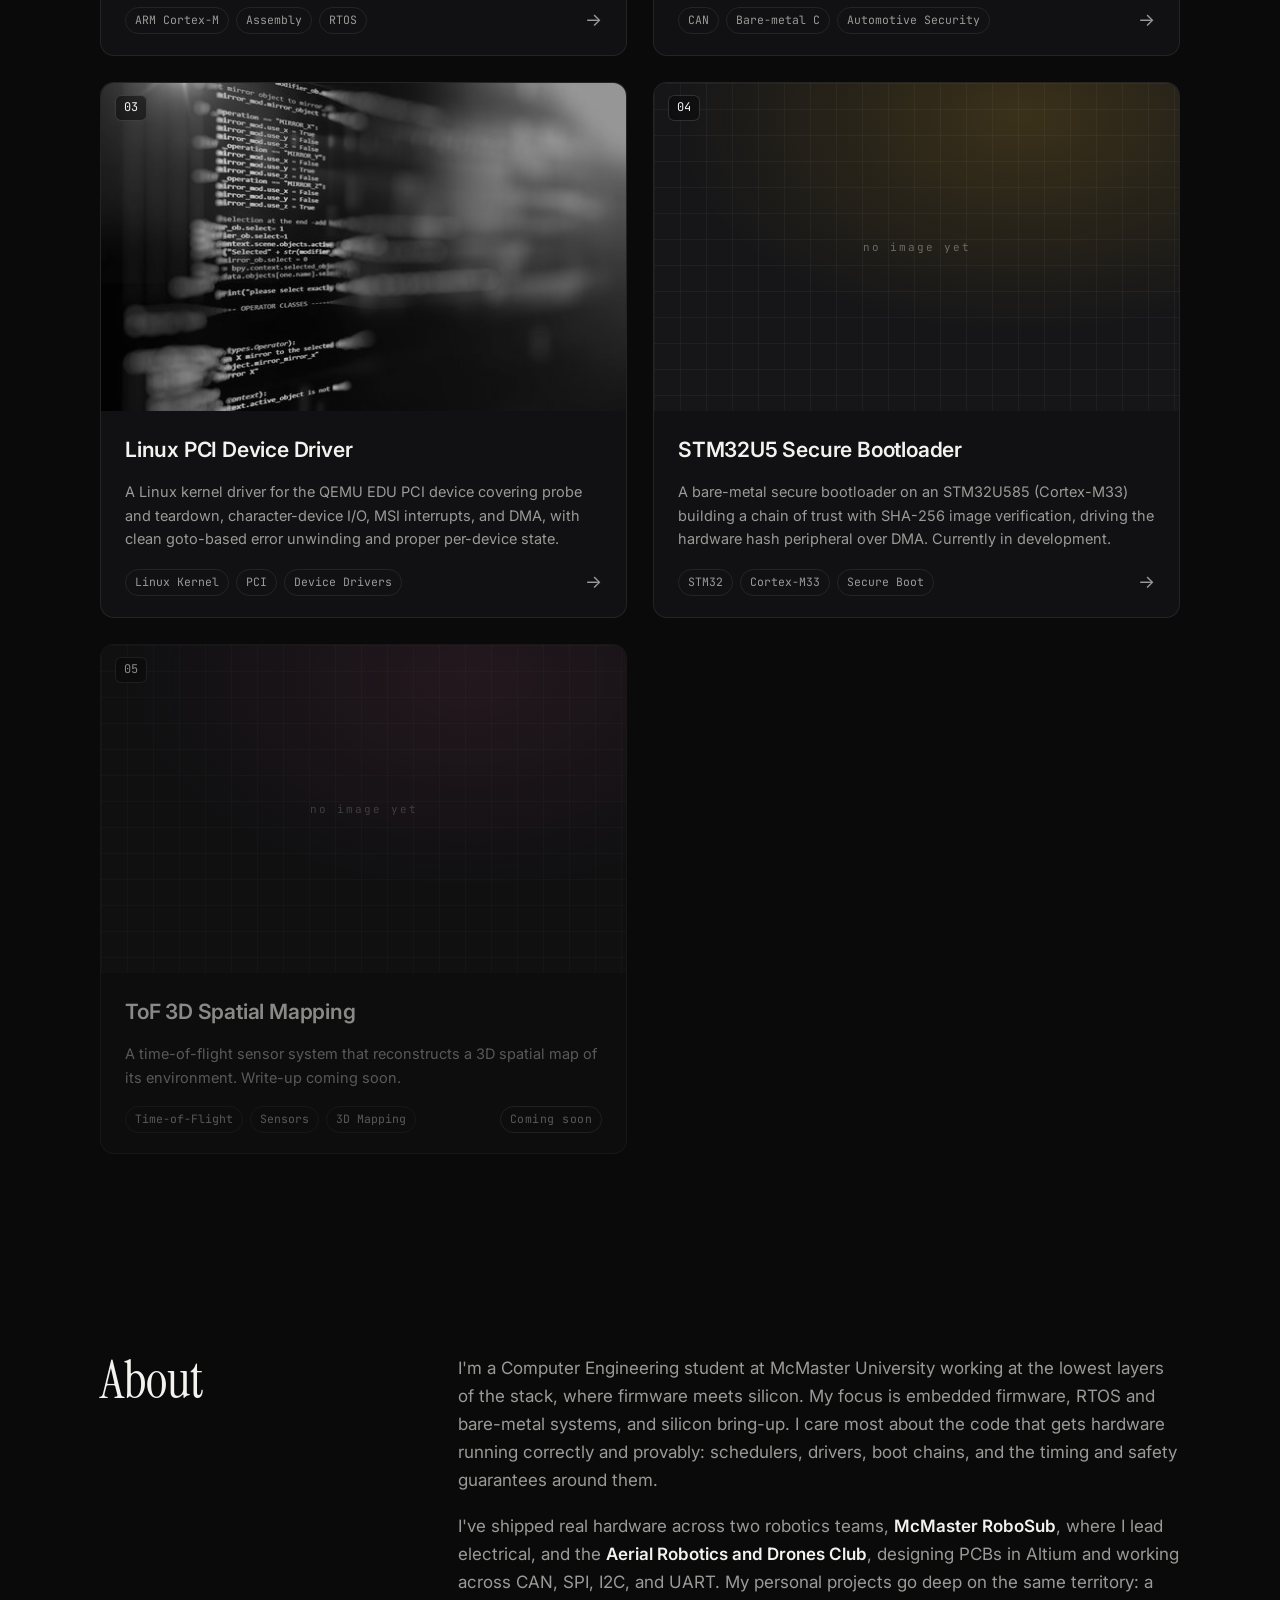
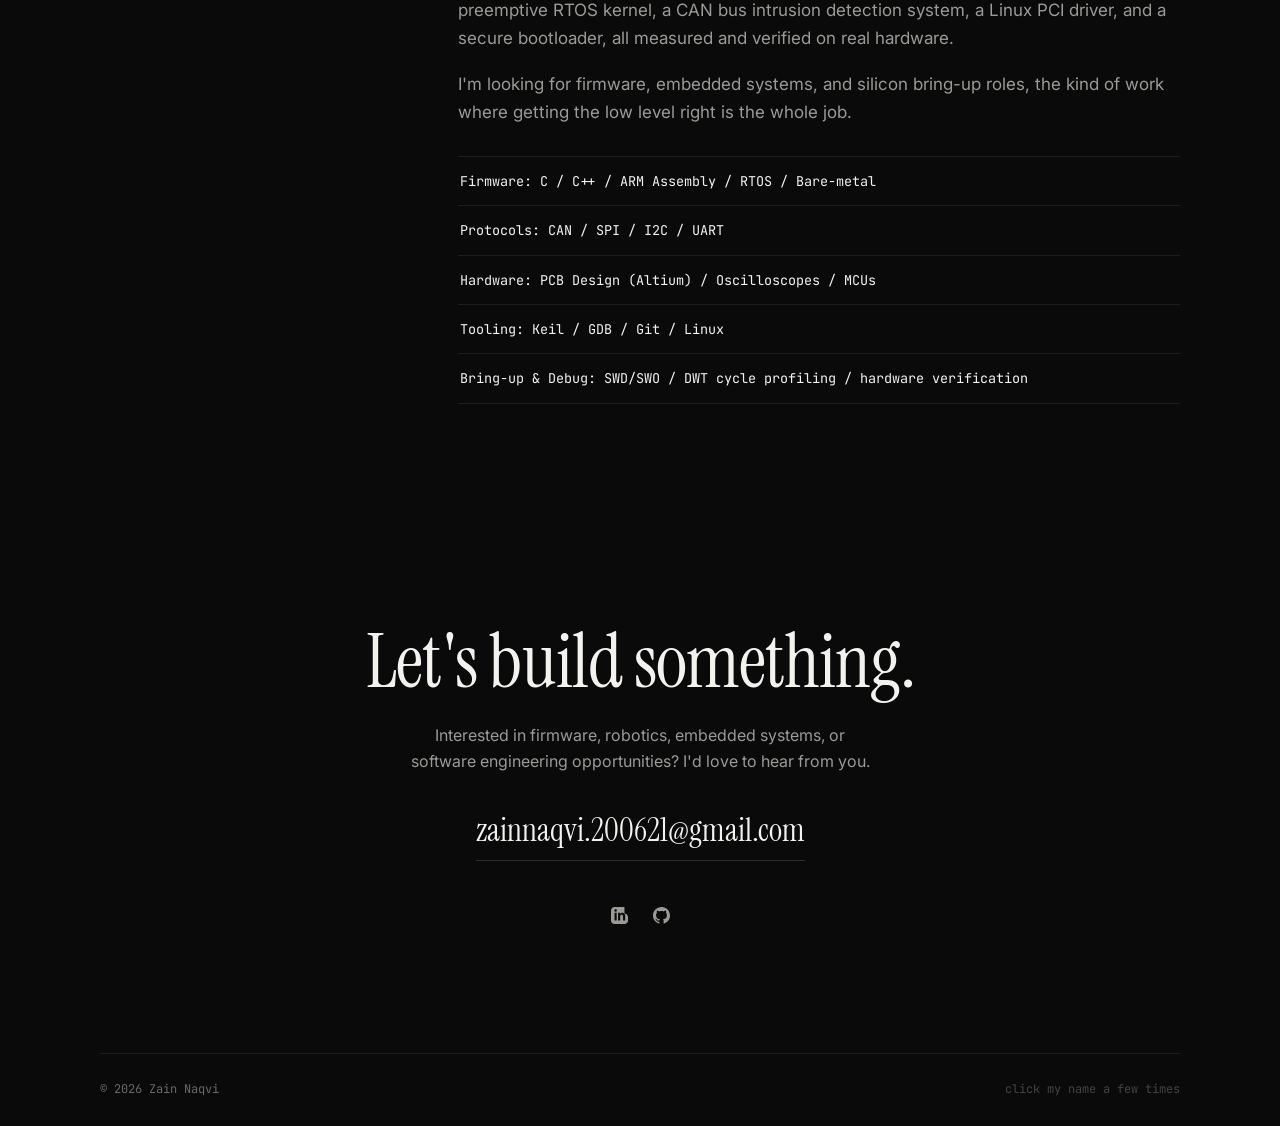
==== commit d5a318e0: "update website" ====
--- a/index.html
+++ b/index.html
@@ -107,7 +107,7 @@
                     </div>
                     <div class="work-body">
                         <h3 class="work-title">CAN Bus Intrusion Detection</h3>
-                        <p class="work-desc">A bare-metal IDS on an MSP432E401Y that flags malicious CAN traffic in real time. Five detectors split across the ISR and main loop, with roughly 5 microsecond detection latency verified through DWT cycle counting.</p>
+                        <p class="work-desc">A bare-metal IDS on an MSP432E401Y that flags malicious CAN traffic in real time. Five detectors split across the ISR and main loop, with roughly 8 microsecond detection latency verified through DWT cycle counting.</p>
                         <div class="work-foot">
                             <ul class="tags"><li>CAN</li><li>Bare-metal C</li><li>Automotive Security</li></ul>
                             <span class="work-arrow" aria-hidden="true">→</span>
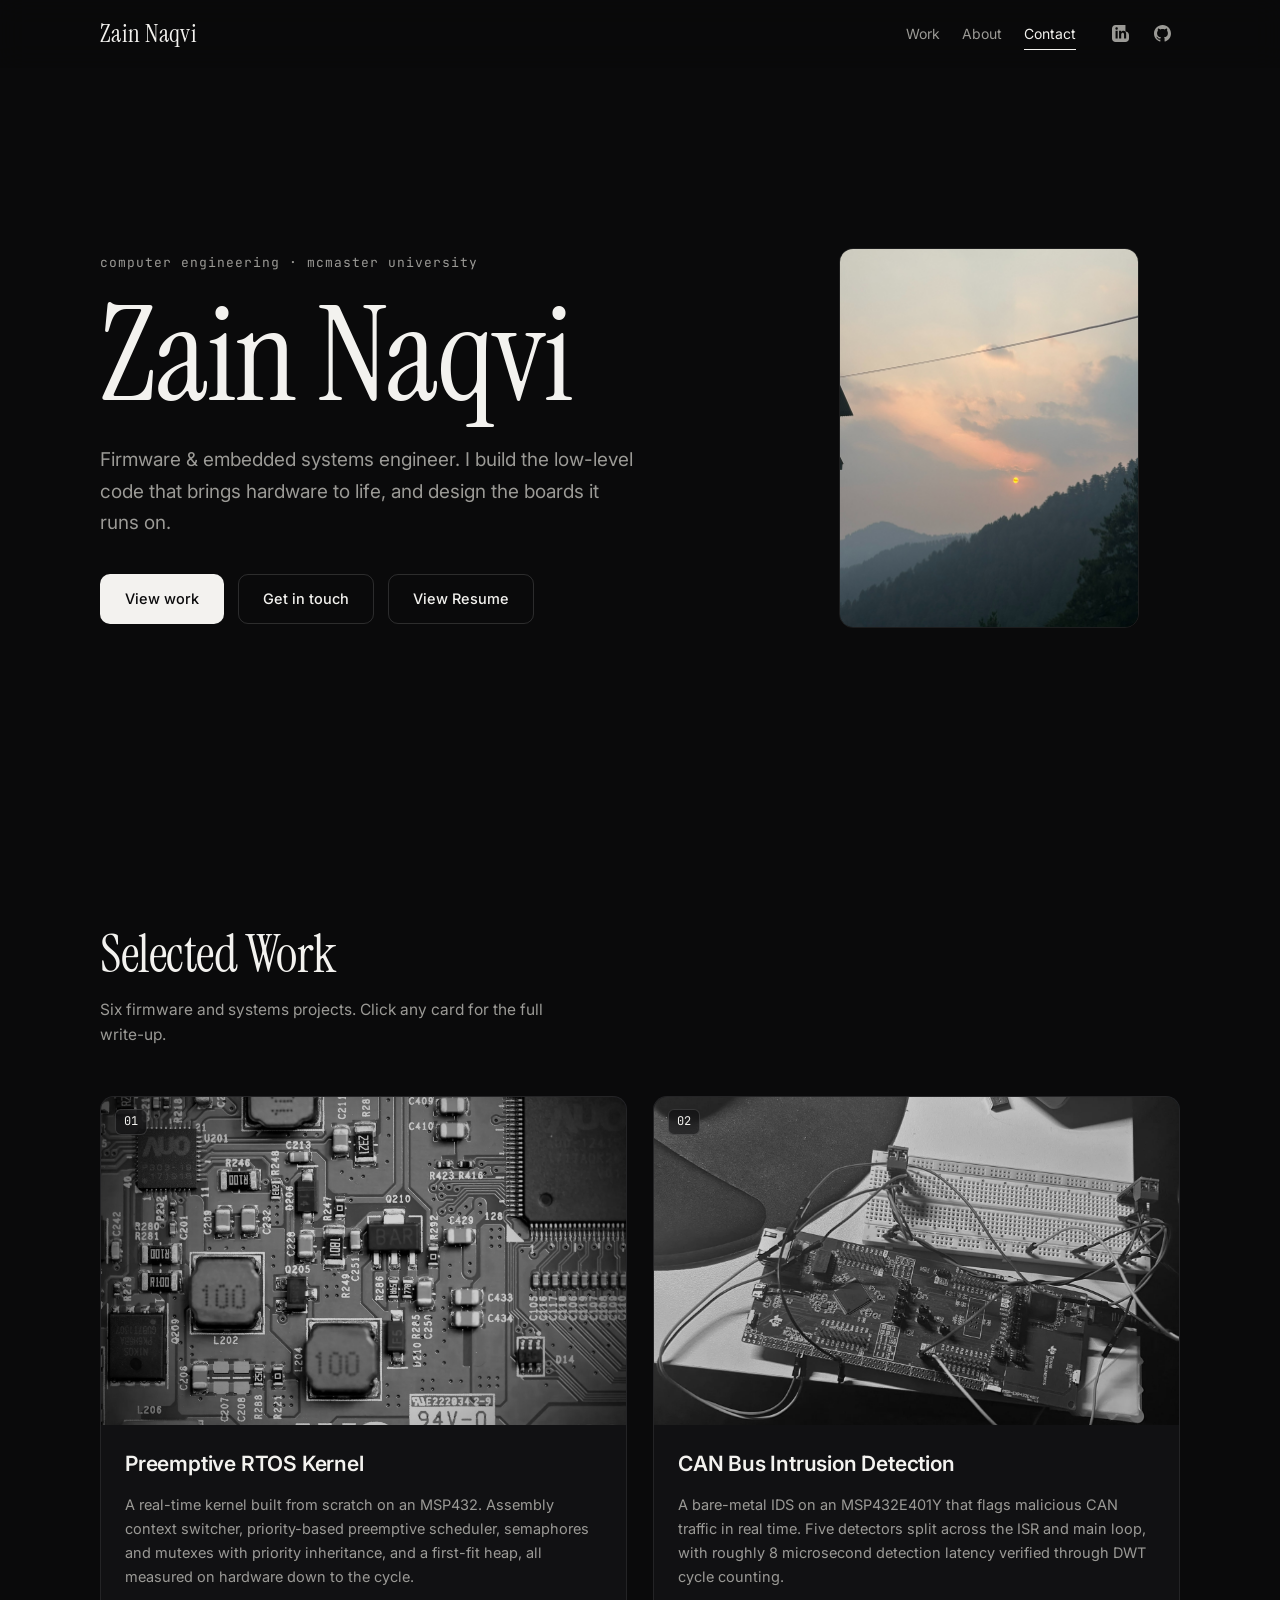
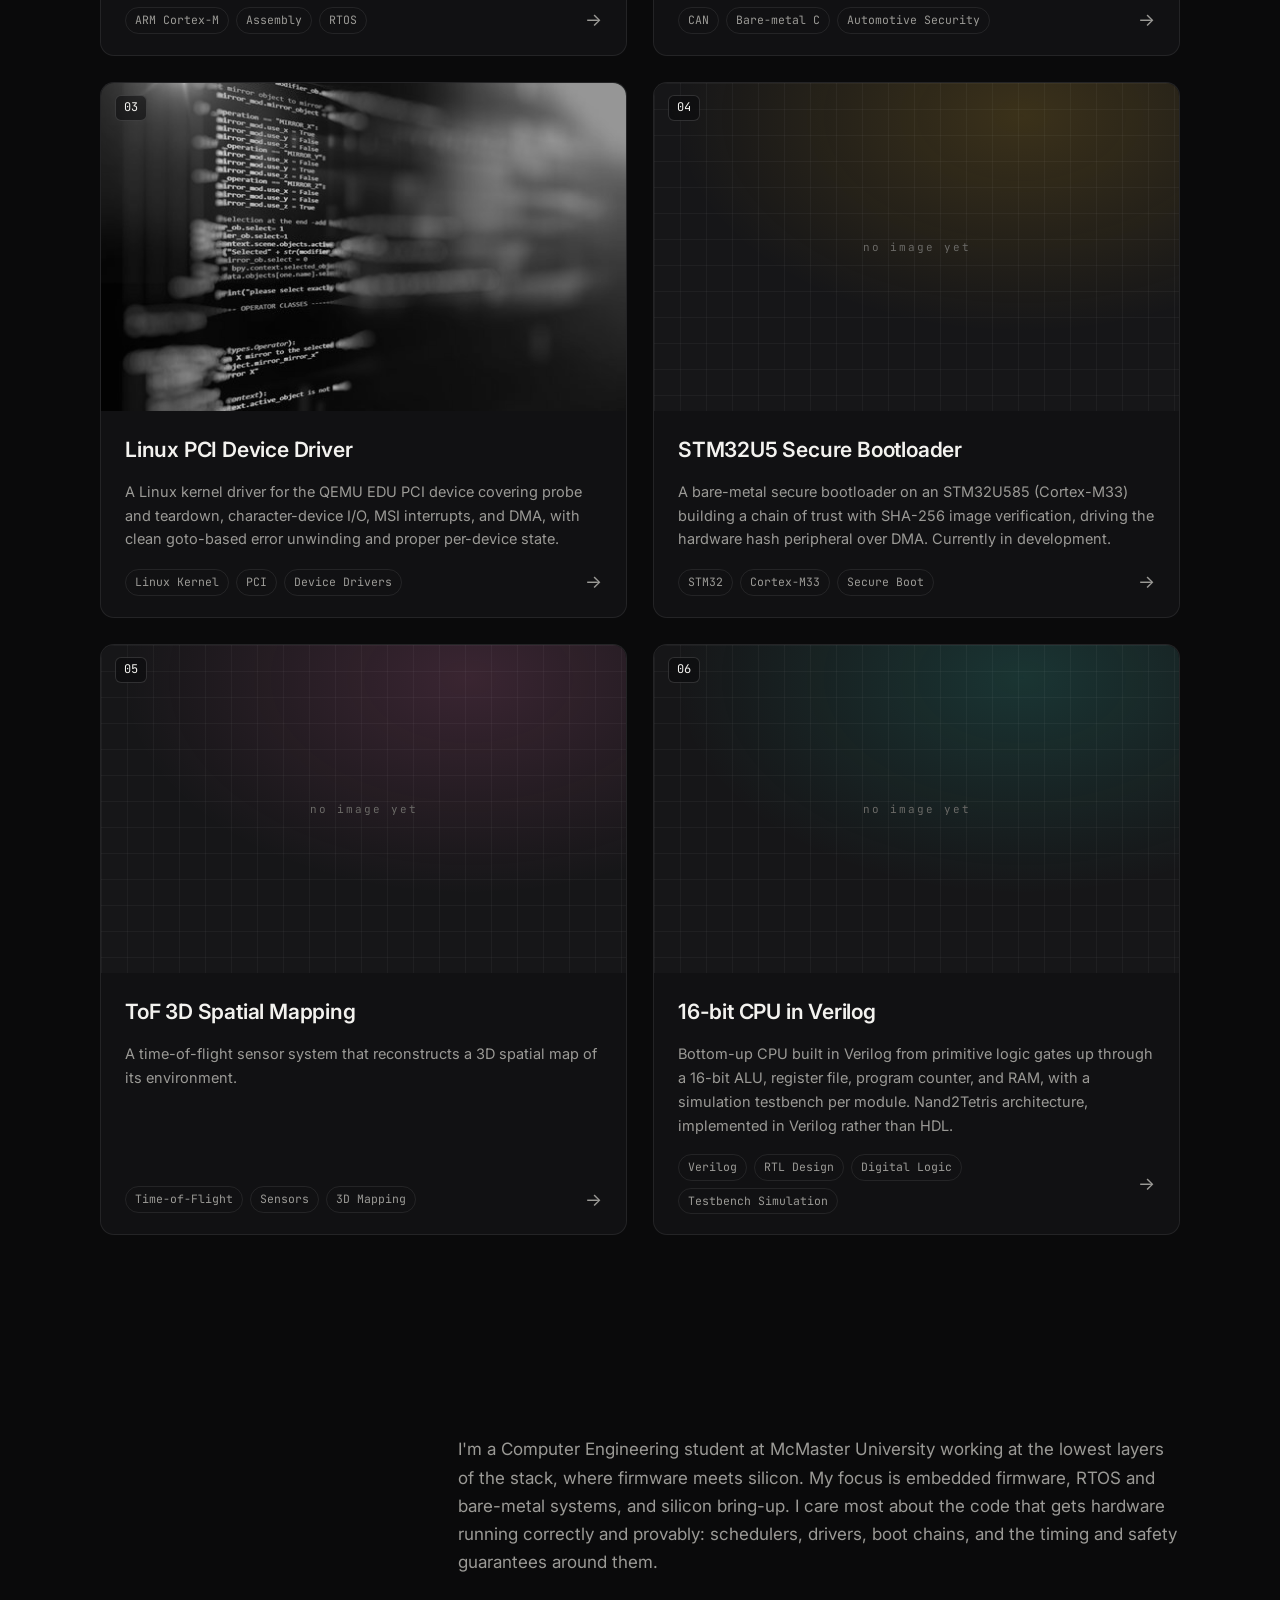
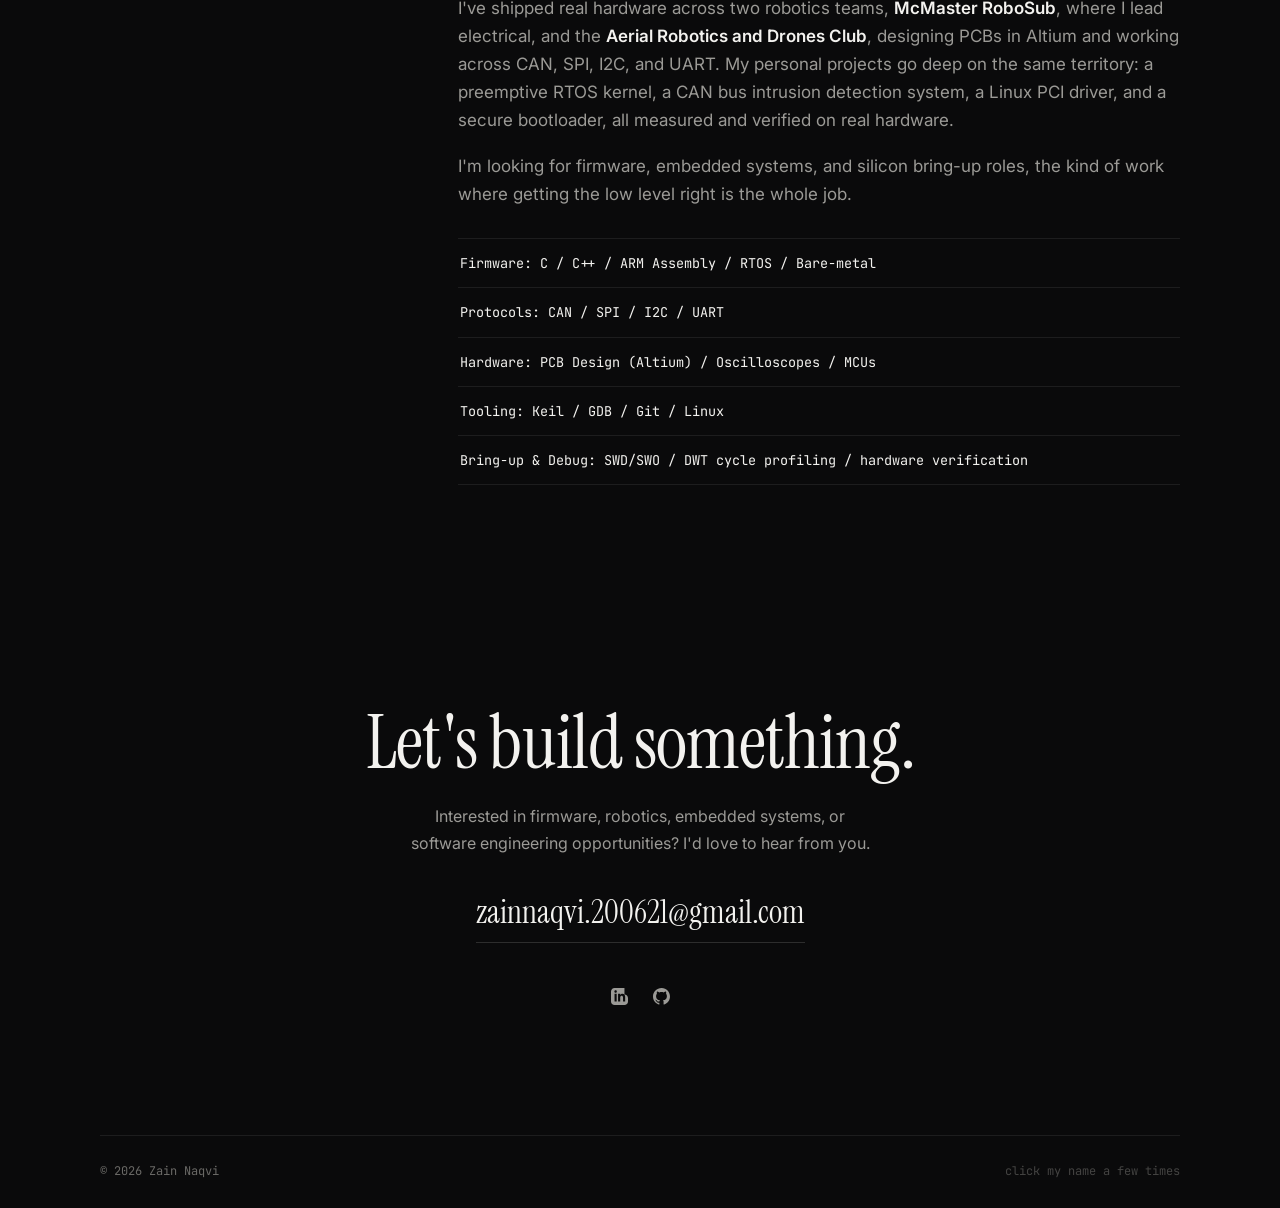
==== commit 32df0f4f: "update website" ====
--- a/index.html
+++ b/index.html
@@ -60,8 +60,7 @@
                 <div class="hero-actions reveal">
                     <a href="#work" class="btn btn-solid">View work</a>
                     <a href="#contact" class="btn btn-line">Get in touch</a>
-                    <!-- PLACEHOLDER: add assets/Zain_Naqvi_Resume.pdf to the repo -->
-                    <a href="assets/Zain_Naqvi_Resume.pdf" class="btn btn-line" download>Download Resume</a>
+                    <a href="assets/Zain_Naqvi_Resume.pdf" class="btn btn-line" target="_blank" rel="noopener">View Resume</a>
                 </div>
             </div>
             <div class="hero-portrait reveal">
@@ -76,7 +75,7 @@
         <div class="container">
             <div class="section-head reveal">
                 <h2 class="section-title">Selected Work</h2>
-                <p class="section-note">Five firmware and systems projects. Click any card for the full write-up.</p>
+                <p class="section-note">Six firmware and systems projects. Click any card for the full write-up.</p>
             </div>
 
             <div class="work-grid">
@@ -149,22 +148,39 @@
                     </div>
                 </a>
 
-                <!-- ===== 05 · ToF 3D Spatial Mapping (coming soon) ===== -->
-                <div class="work-card is-soon reveal" style="--accent:#f472b6" aria-disabled="true">
-                    <div class="work-media">
-                        <img src="assets/projects/project-5.jpg" alt="ToF 3D Spatial Mapping" loading="lazy"
+                <!-- ===== 05 · ToF 3D Spatial Mapping ===== -->
+                <a class="work-card reveal" href="assets/projects/tof-3d-spatial-mapping.pdf" target="_blank" rel="noopener" style="--accent:#f472b6">
+                    <div class="work-media">
+                        <img src="assets/projects/Final Project Report_ 3D Spatial Mapping (2) (1).pdf" alt="ToF 3D Spatial Mapping" loading="lazy"
                              onerror="this.closest('.work-media').classList.add('no-img');this.remove();">
                         <span class="media-tag mono">05</span>
                     </div>
                     <div class="work-body">
                         <h3 class="work-title">ToF 3D Spatial Mapping</h3>
-                        <p class="work-desc">A time-of-flight sensor system that reconstructs a 3D spatial map of its environment. Write-up coming soon.</p>
+                        <p class="work-desc">A time-of-flight sensor system that reconstructs a 3D spatial map of its environment.</p>
                         <div class="work-foot">
                             <ul class="tags"><li>Time-of-Flight</li><li>Sensors</li><li>3D Mapping</li></ul>
-                            <span class="work-soon mono">Coming soon</span>
-                        </div>
-                    </div>
-                </div>
+                            <span class="work-arrow" aria-hidden="true">→</span>
+                        </div>
+                    </div>
+                </a>
+
+                <!-- ===== 06 · 16-bit CPU in Verilog ===== -->
+                <a class="work-card reveal" href="https://github.com/Zain-Naqvi-tech/16-bit-CPU-Verilog" target="_blank" rel="noopener noreferrer" style="--accent:#2dd4bf">
+                    <div class="work-media">
+                        <img src="assets/projects/project-6.jpg" alt="16-bit CPU in Verilog" loading="lazy"
+                             onerror="this.closest('.work-media').classList.add('no-img');this.remove();">
+                        <span class="media-tag mono">06</span>
+                    </div>
+                    <div class="work-body">
+                        <h3 class="work-title">16-bit CPU in Verilog</h3>
+                        <p class="work-desc">Bottom-up CPU built in Verilog from primitive logic gates up through a 16-bit ALU, register file, program counter, and RAM, with a simulation testbench per module. Nand2Tetris architecture, implemented in Verilog rather than HDL.</p>
+                        <div class="work-foot">
+                            <ul class="tags"><li>Verilog</li><li>RTL Design</li><li>Digital Logic</li><li>Testbench Simulation</li></ul>
+                            <span class="work-arrow" aria-hidden="true">→</span>
+                        </div>
+                    </div>
+                </a>
 
             </div>
         </div>
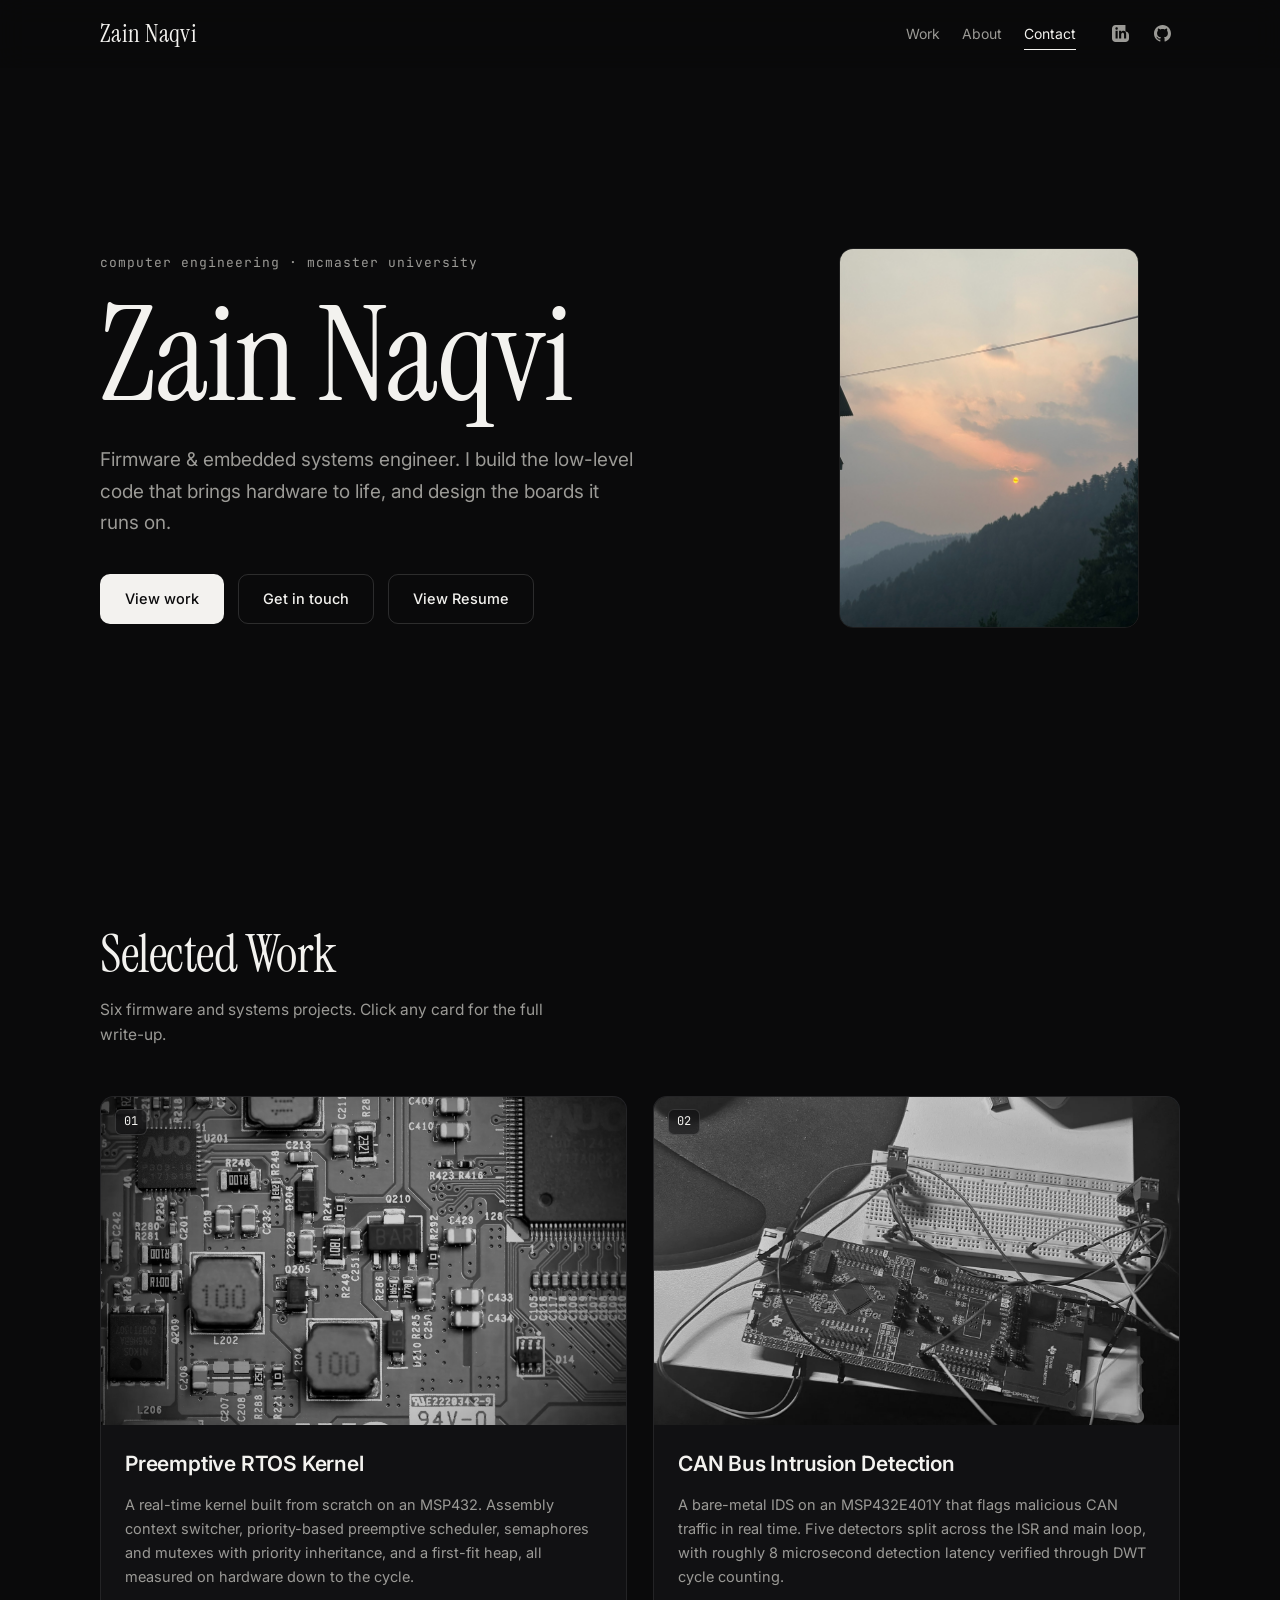
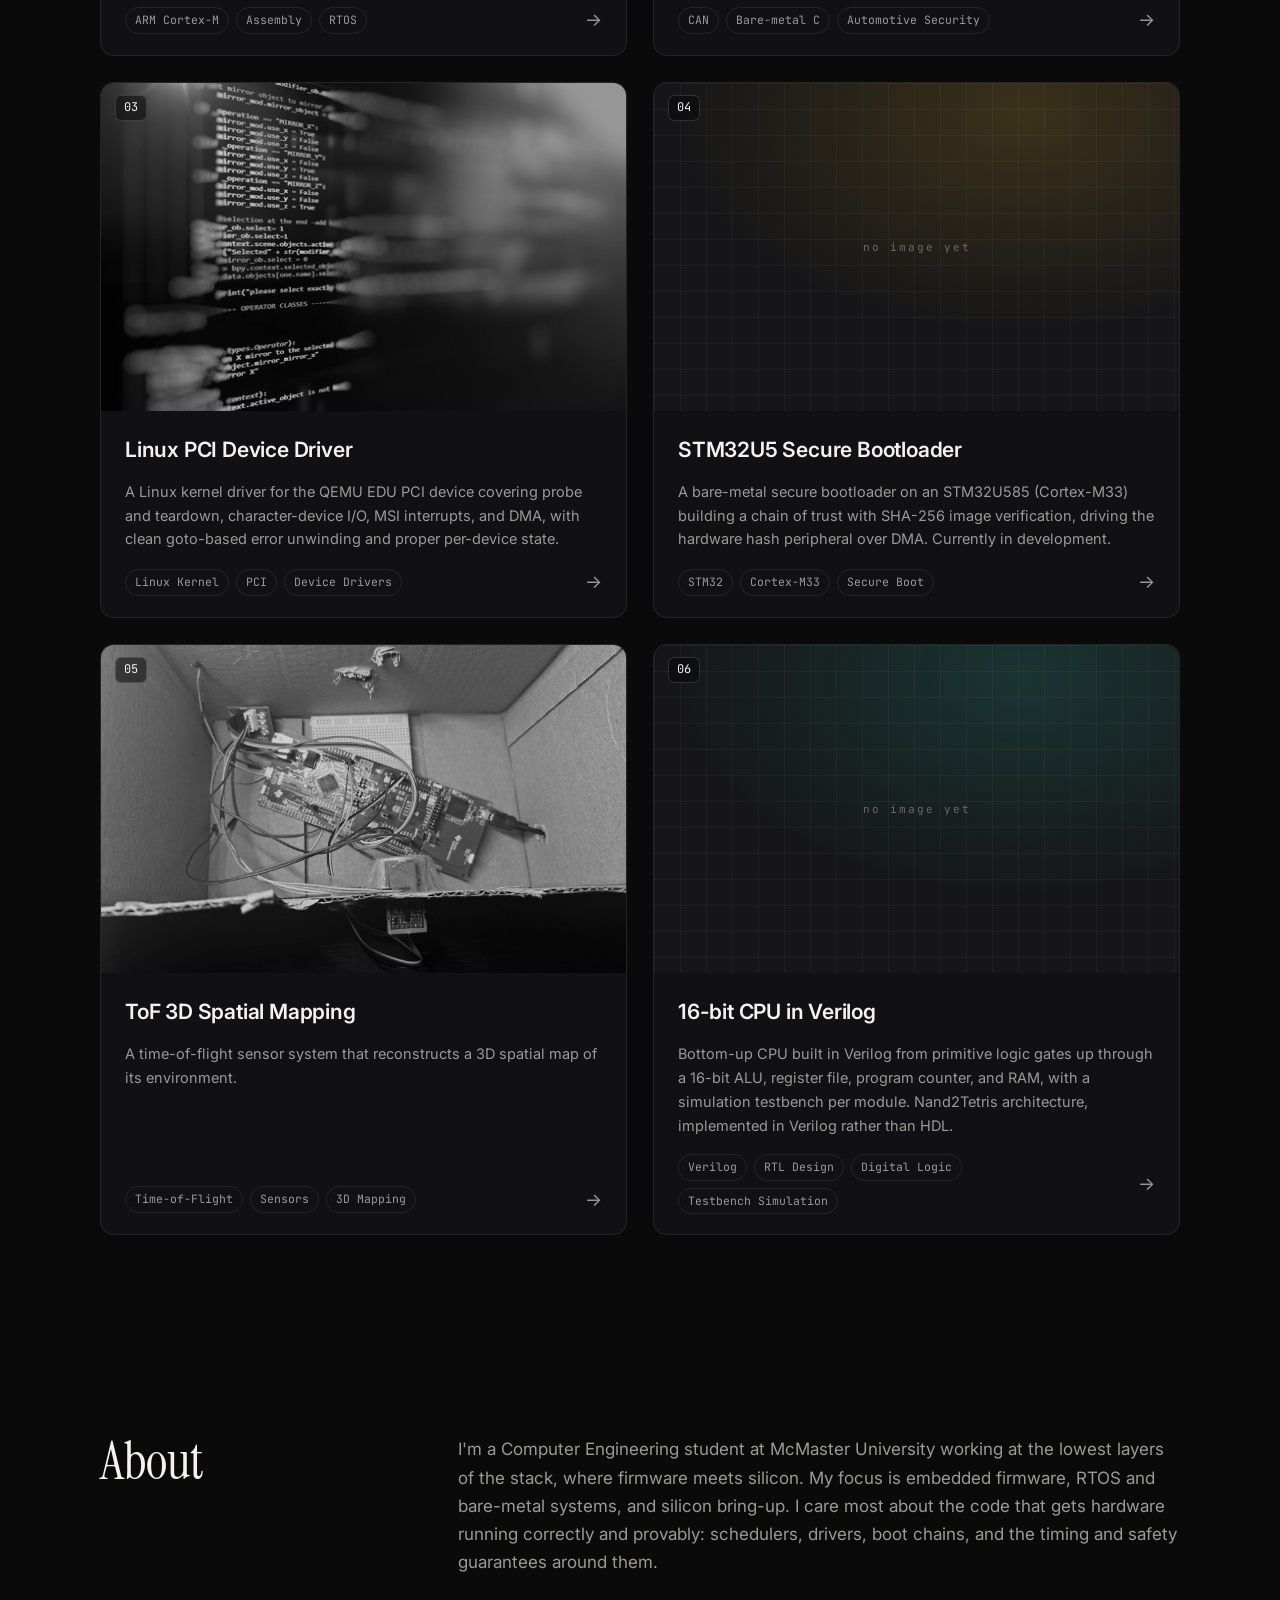
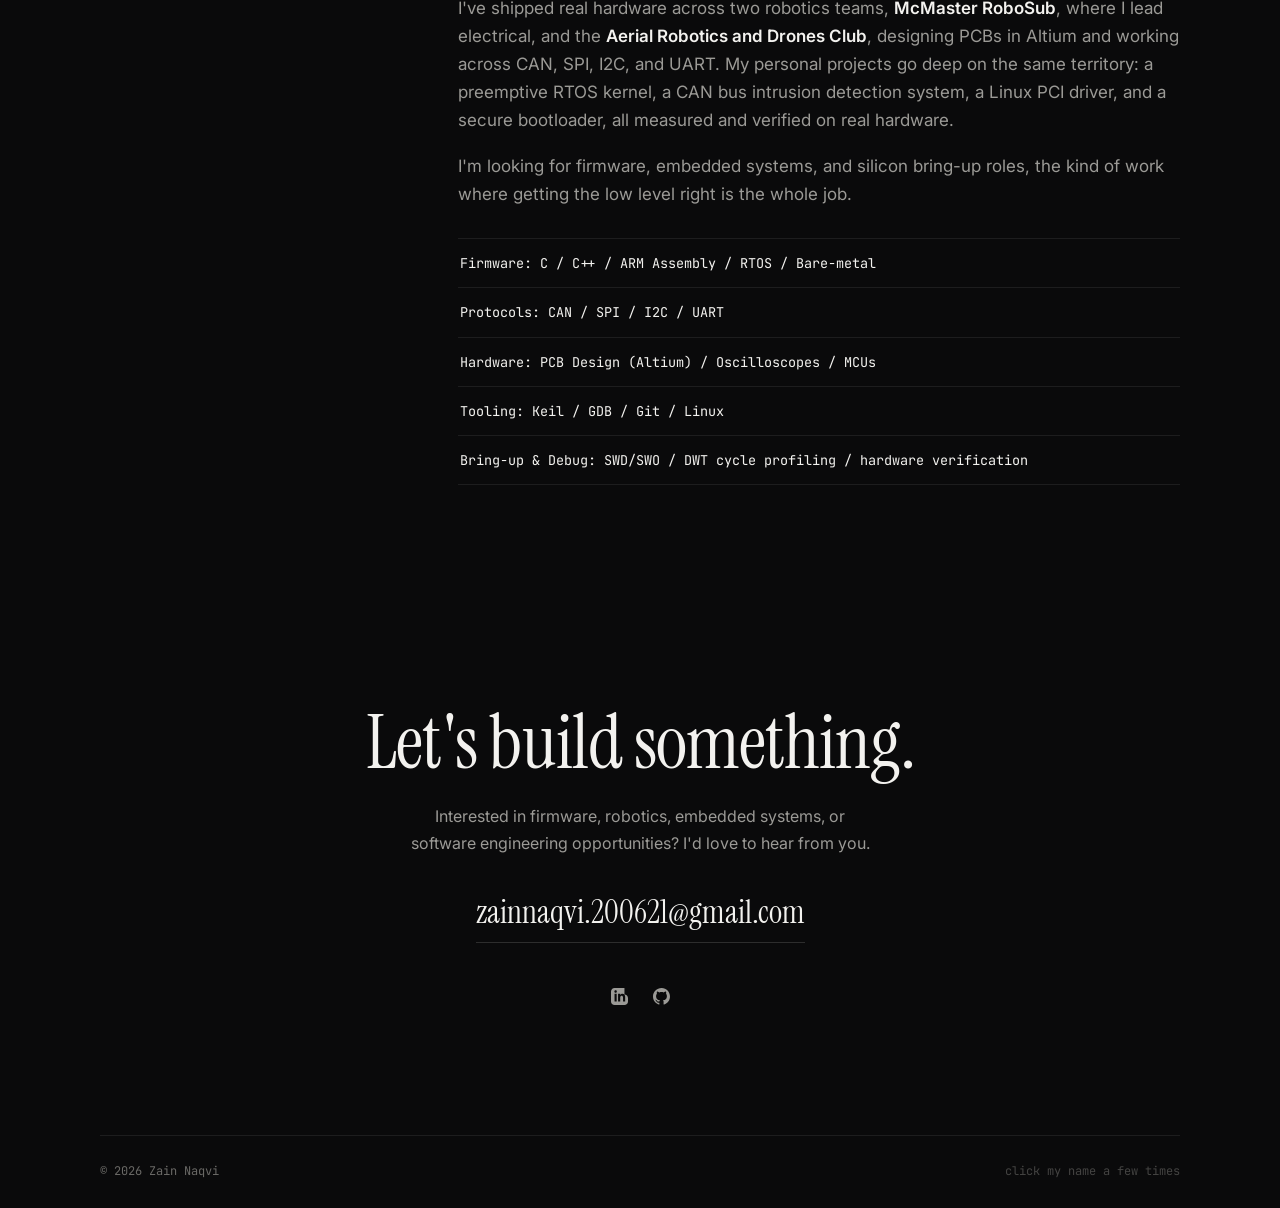
==== commit b6f9ba72: "Add ToF card thumbnail (hardware photo from report), fix img src" ====
--- a/index.html
+++ b/index.html
@@ -151,7 +151,7 @@
                 <!-- ===== 05 · ToF 3D Spatial Mapping ===== -->
                 <a class="work-card reveal" href="assets/projects/tof-3d-spatial-mapping.pdf" target="_blank" rel="noopener" style="--accent:#f472b6">
                     <div class="work-media">
-                        <img src="assets/projects/Final Project Report_ 3D Spatial Mapping (2) (1).pdf" alt="ToF 3D Spatial Mapping" loading="lazy"
+                        <img src="assets/projects/project-5.jpg" alt="ToF 3D Spatial Mapping" loading="lazy"
                              onerror="this.closest('.work-media').classList.add('no-img');this.remove();">
                         <span class="media-tag mono">05</span>
                     </div>
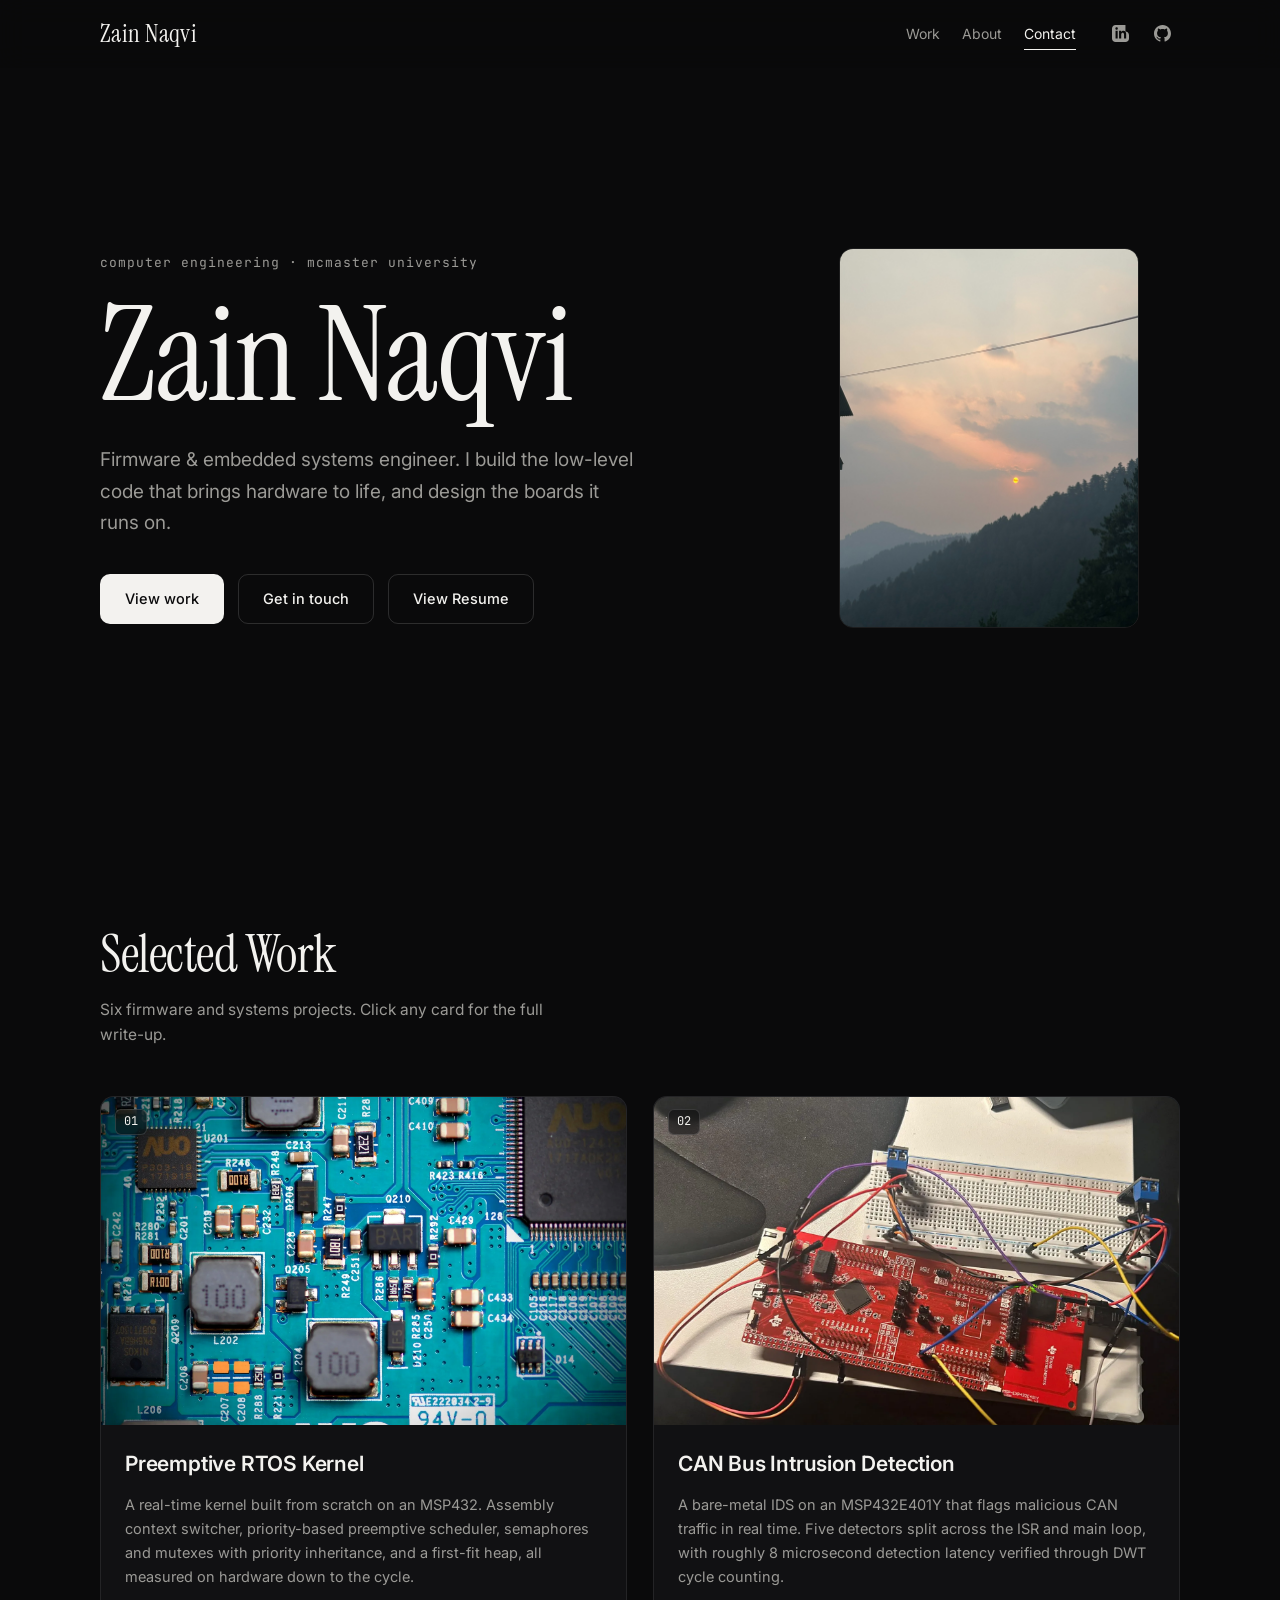
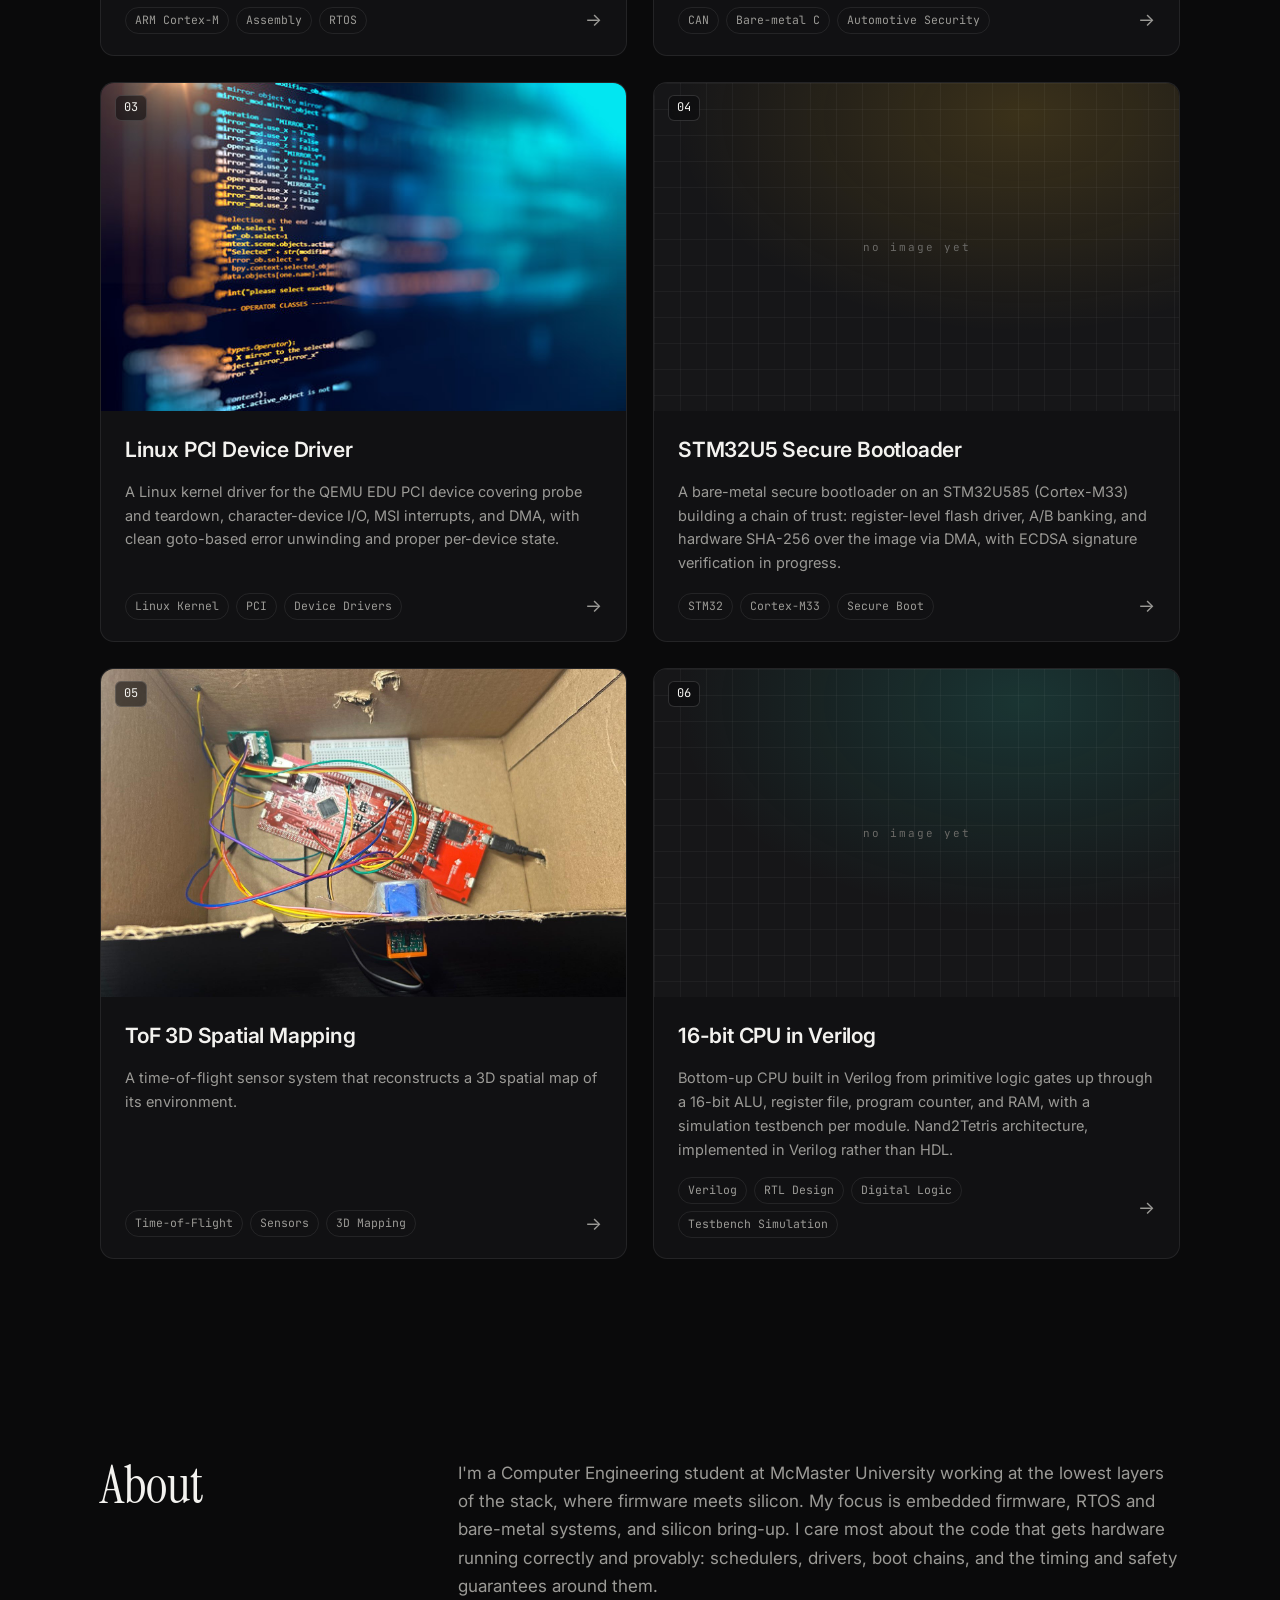
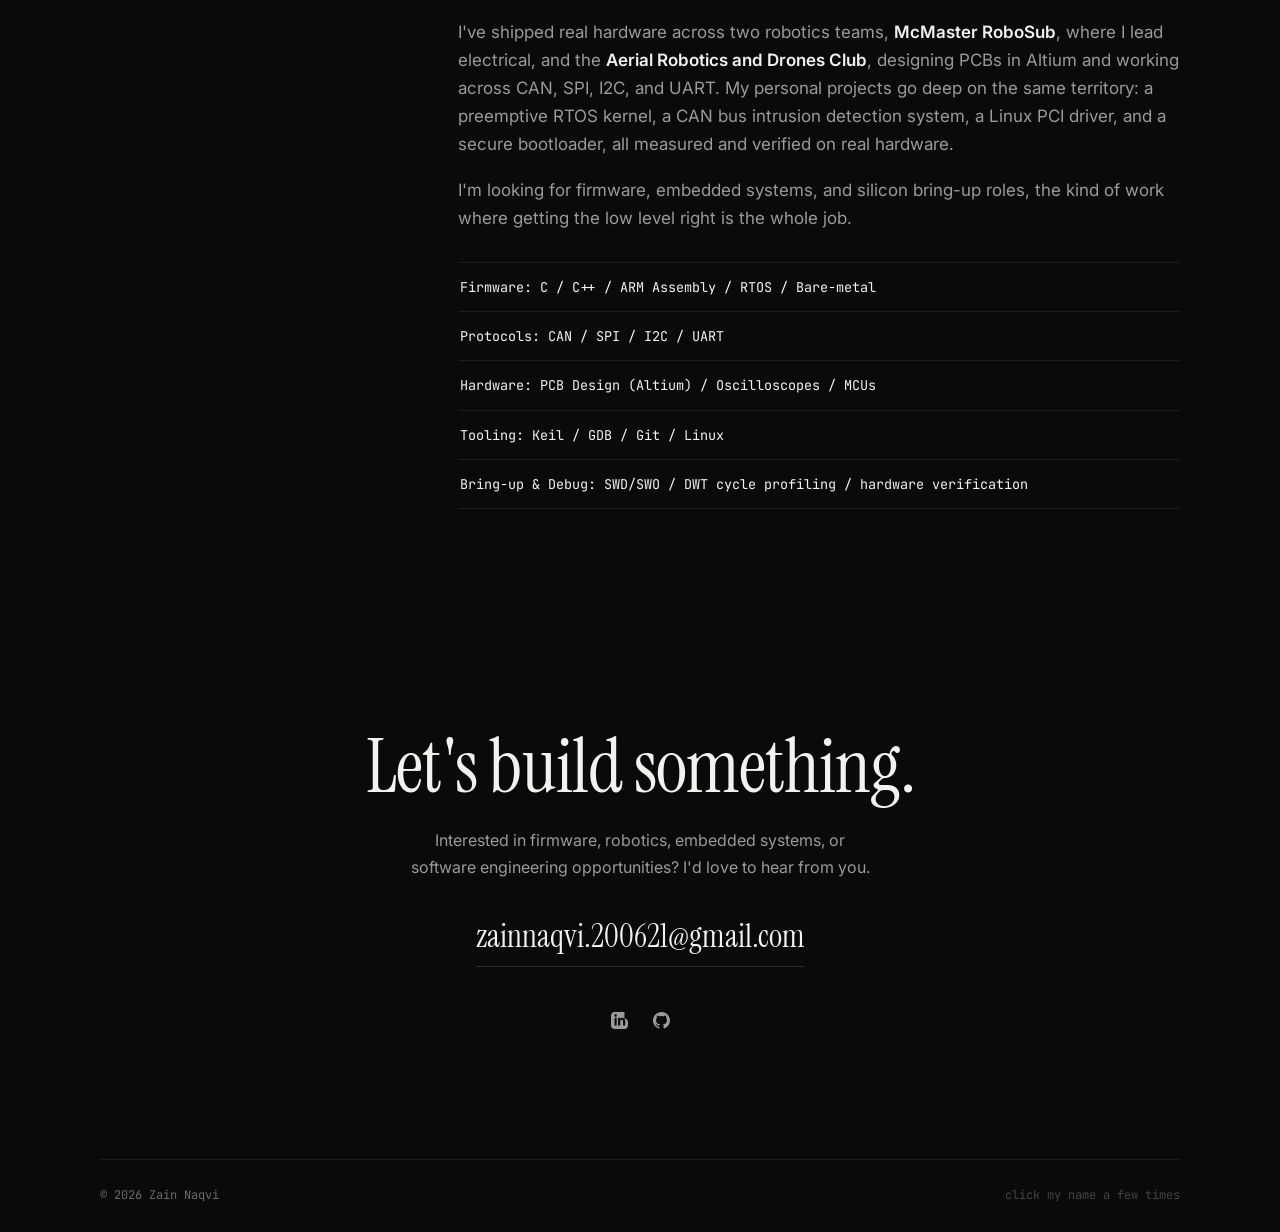
==== commit 877d7958: "update website" ====
--- a/index.html
+++ b/index.html
@@ -140,7 +140,7 @@
                     </div>
                     <div class="work-body">
                         <h3 class="work-title">STM32U5 Secure Bootloader</h3>
-                        <p class="work-desc">A bare-metal secure bootloader on an STM32U585 (Cortex-M33) building a chain of trust with SHA-256 image verification, driving the hardware hash peripheral over DMA. Currently in development.</p>
+                        <p class="work-desc">A bare-metal secure bootloader on an STM32U585 (Cortex-M33) building a chain of trust: register-level flash driver, A/B banking, and hardware SHA-256 over the image via DMA, with ECDSA signature verification in progress.</p>
                         <div class="work-foot">
                             <ul class="tags"><li>STM32</li><li>Cortex-M33</li><li>Secure Boot</li></ul>
                             <span class="work-arrow" aria-hidden="true">→</span>
--- a/css/style.css
+++ b/css/style.css
@@ -266,11 +266,11 @@
 .work-media img {
     width: 100%; height: 100%;
     object-fit: cover;
-    filter: grayscale(1) brightness(.82);
+    filter: none;
     transform: scale(1.01);
-    transition: filter .45s ease, transform .55s ease;
-}
-.work-card:hover .work-media img { filter: grayscale(0) brightness(1); transform: scale(1.05); }
+    transition: transform .55s ease;
+}
+.work-card:hover .work-media img { transform: scale(1.05); }
 
 /* placeholder grid shown when no image file exists yet */
 .work-media.no-img::before {
